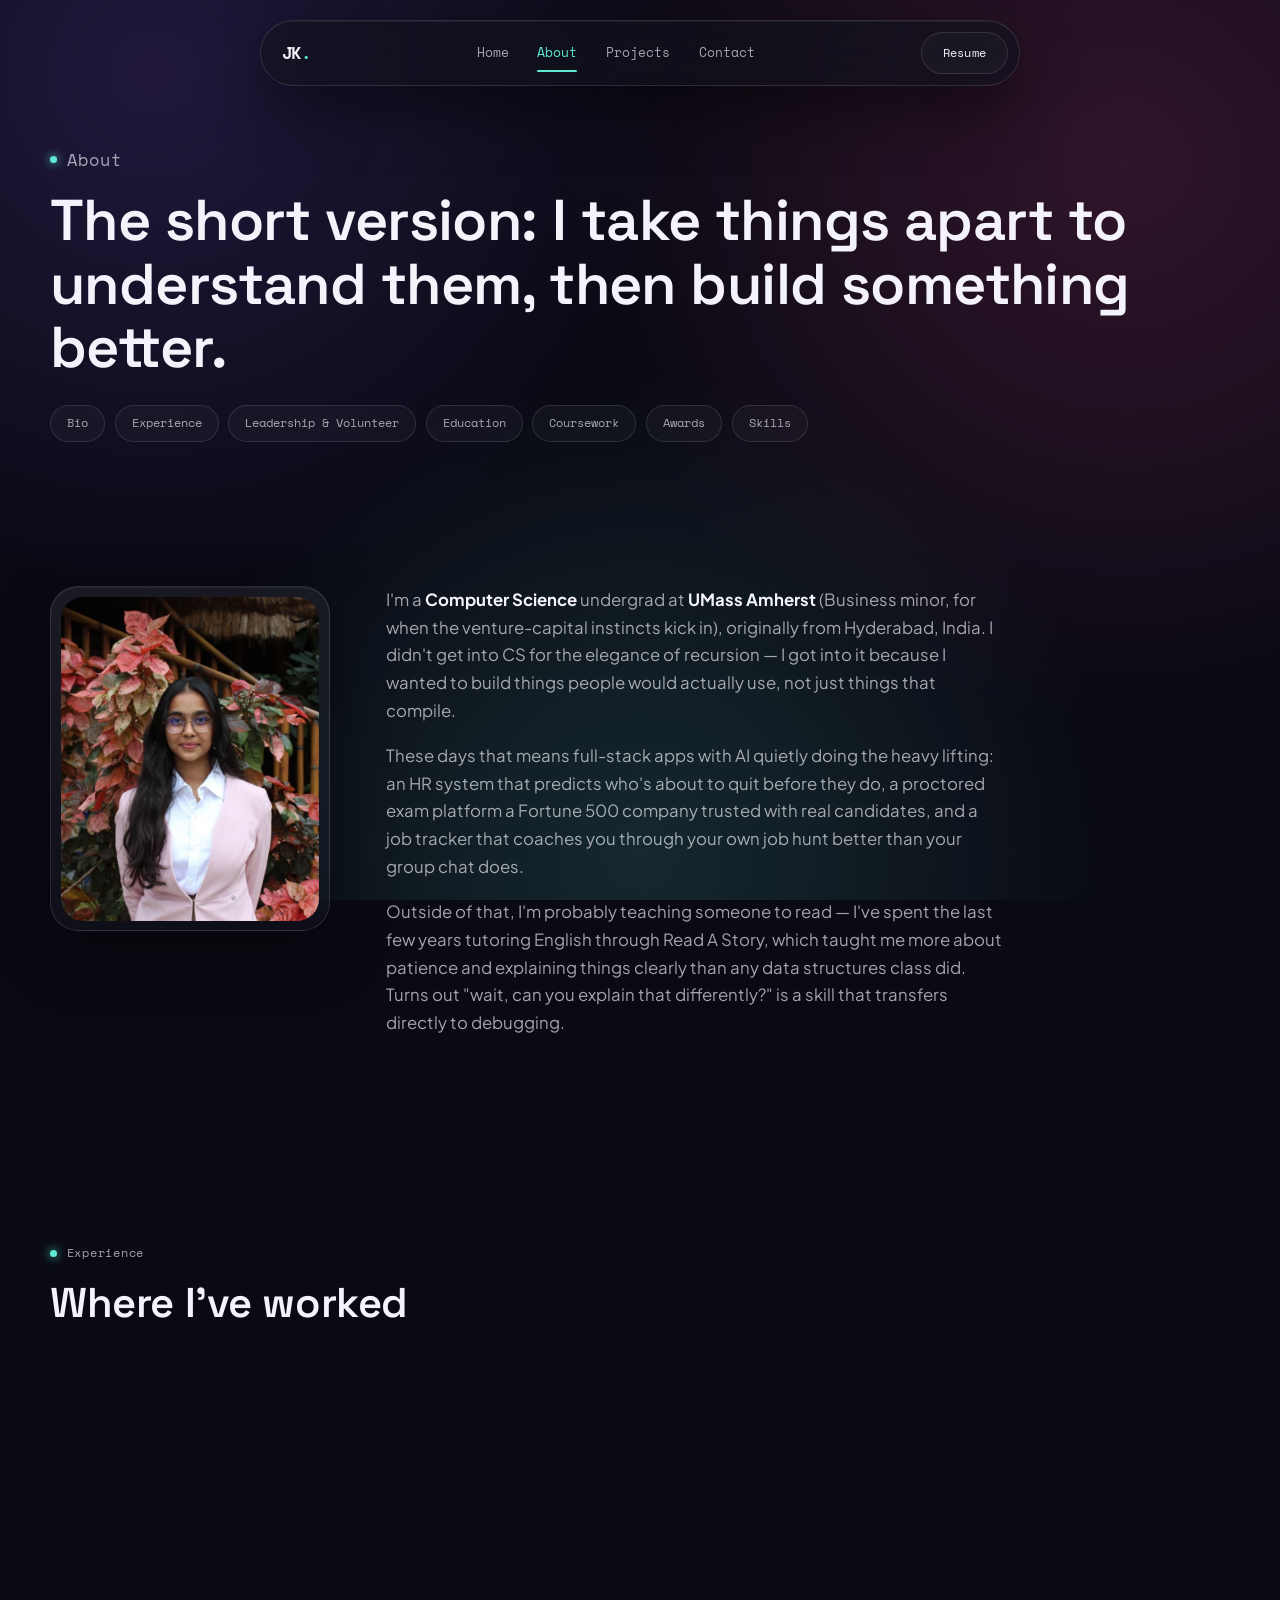
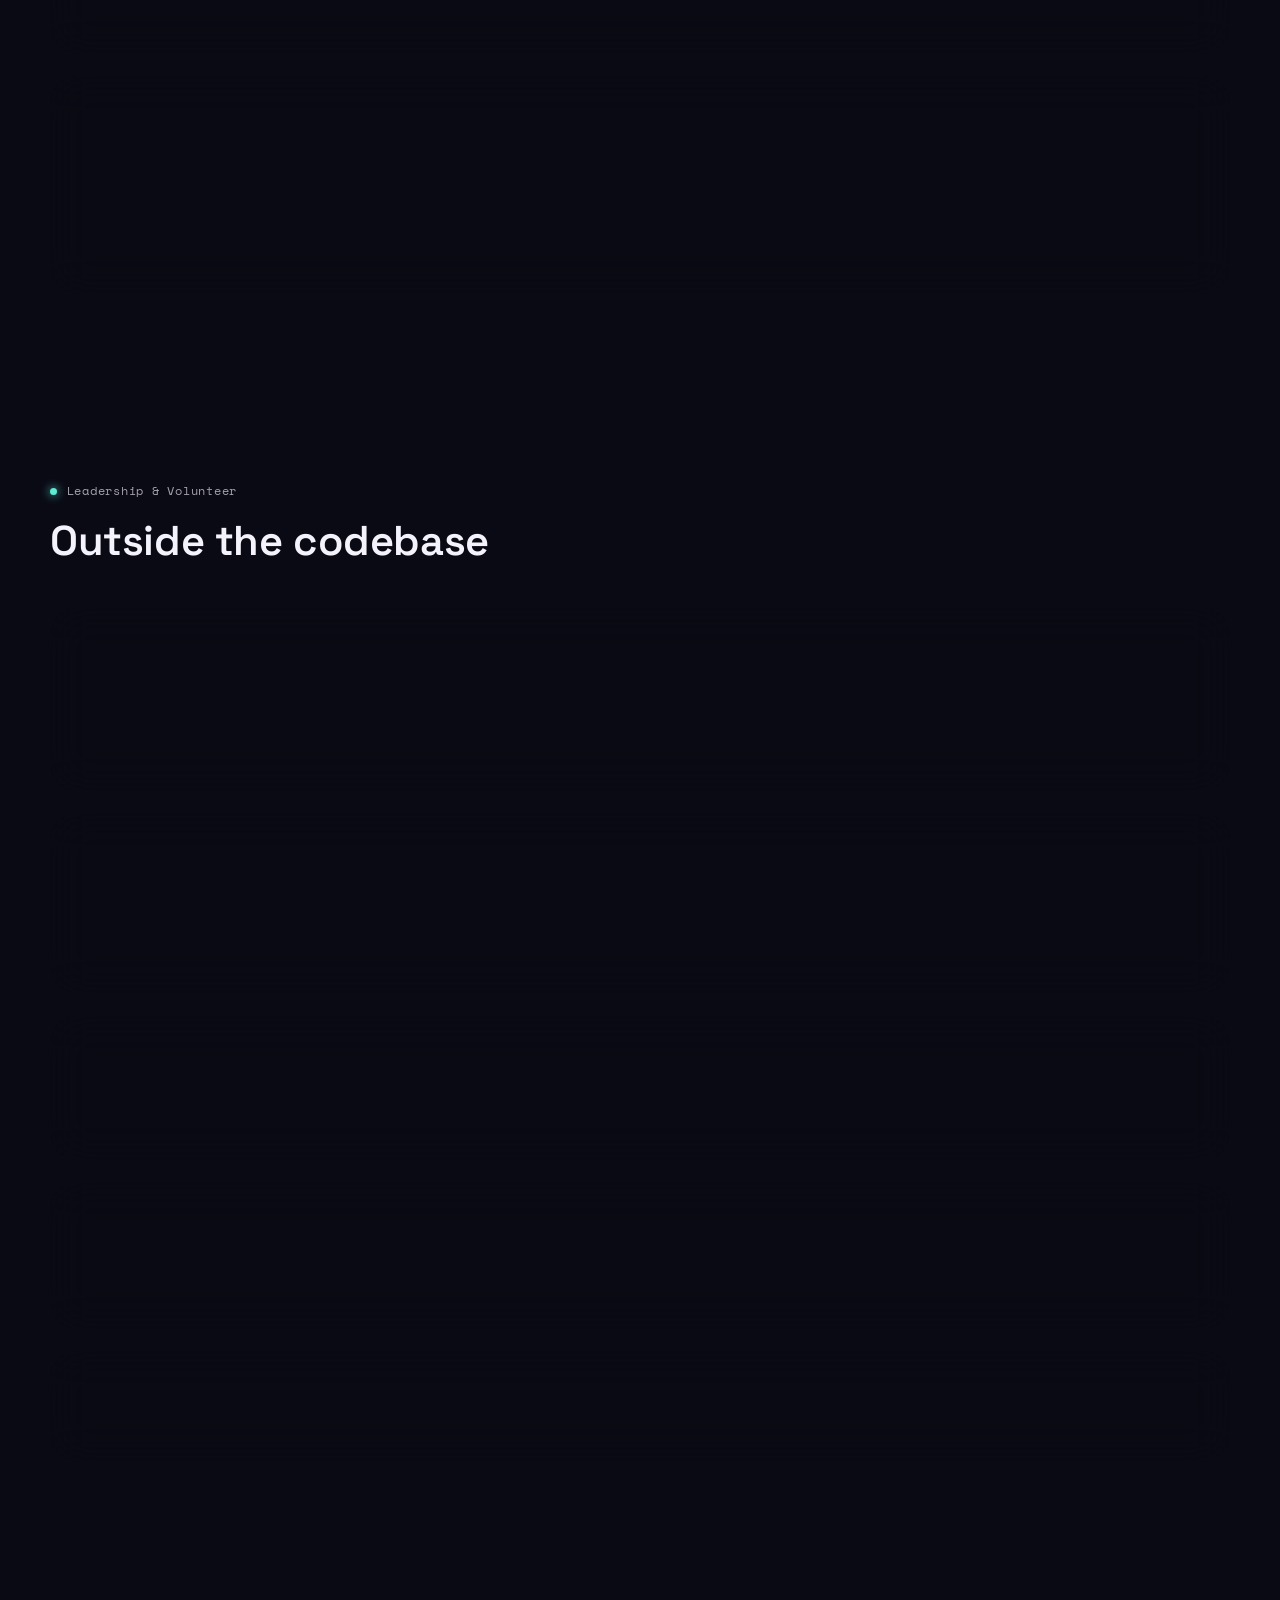
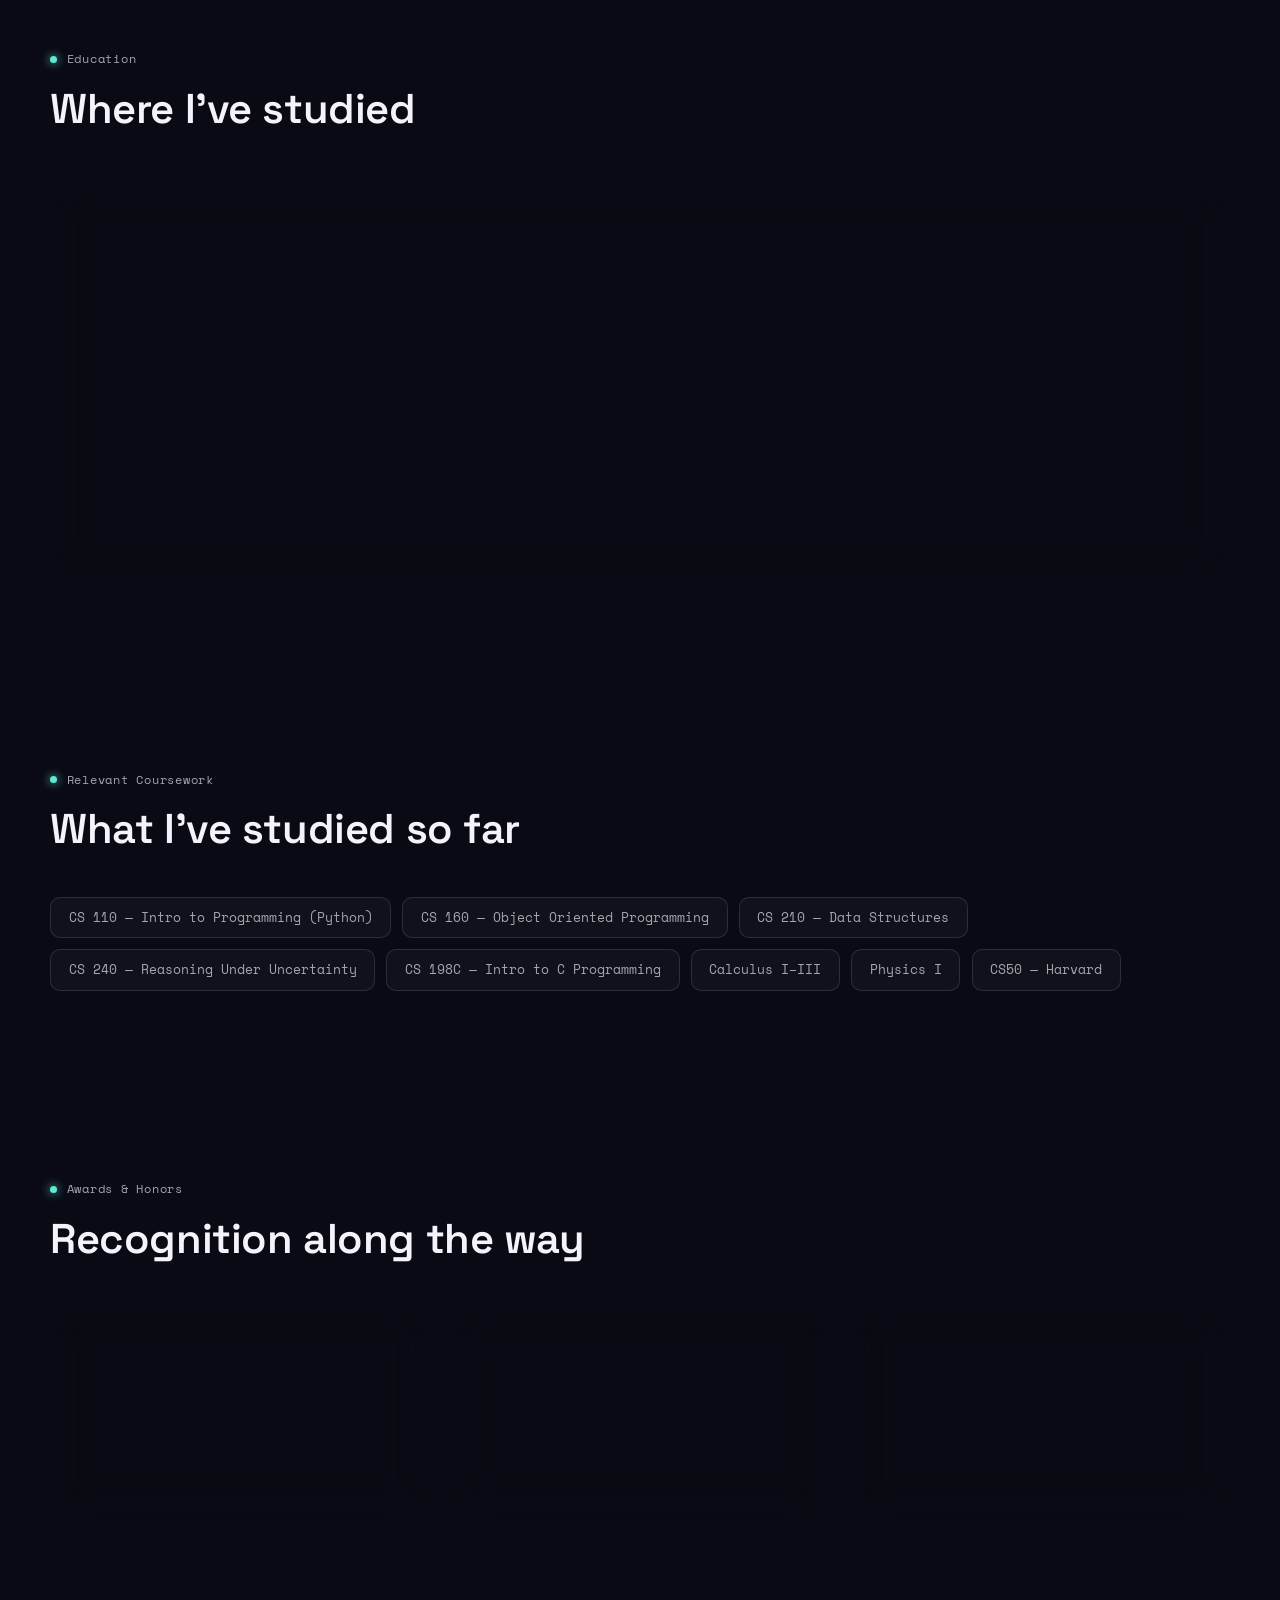
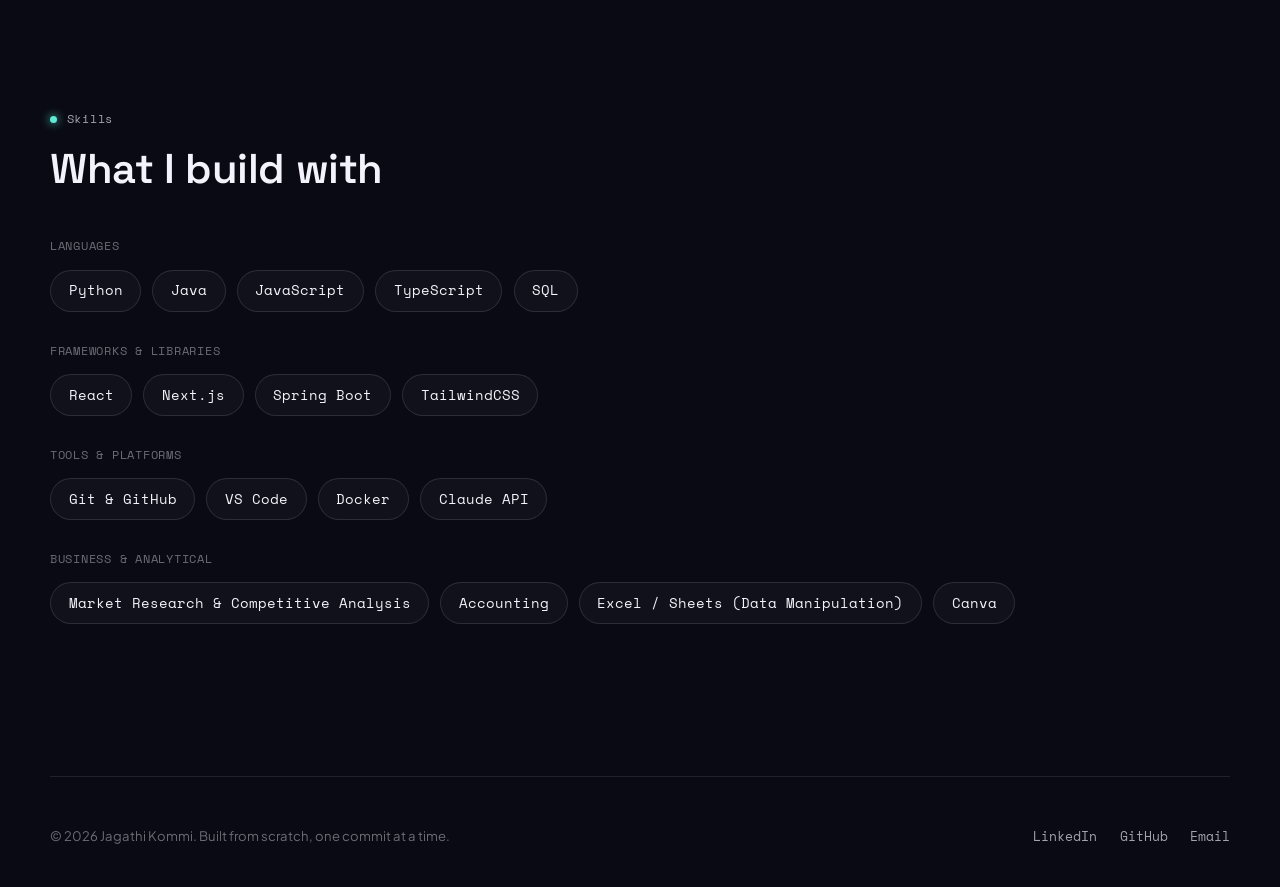
==== about.html @ dc8cbe33 "Revamp portfolio: multi-page site, real projects, photo" ====
<!DOCTYPE html>
<html lang="en">
<head>
  <meta charset="UTF-8">
  <meta name="viewport" content="width=device-width, initial-scale=1.0">
  <title>About — Jagathi Kommi</title>
  <meta name="description" content="About Jagathi Kommi — background, experience, leadership, education, coursework, and skills.">
  <link rel="preconnect" href="https://fonts.googleapis.com">
  <link rel="preconnect" href="https://fonts.gstatic.com" crossorigin>
  <link href="https://fonts.googleapis.com/css2?family=Space+Grotesk:wght@500;600;700&family=Plus+Jakarta+Sans:wght@400;500;600;700&family=Space+Mono:wght@400;700&display=swap" rel="stylesheet">
  <link rel="stylesheet" href="style.css">
</head>
<body>

  <!-- ===== NAVBAR ===== -->
  <header class="navbar">
    <a href="index.html" class="logo">JK<span class="logo-dot">.</span></a>
    <nav class="nav-links">
      <a href="index.html">Home</a>
      <a href="about.html">About</a>
      <a href="projects.html">Projects</a>
      <a href="contact.html">Contact</a>
    </nav>
    <div class="nav-actions">
      <a href="assets/resume-placeholder.pdf" class="btn btn-ghost btn-small" download>Resume</a>
      <button class="nav-toggle" aria-label="Toggle menu" aria-expanded="false"><span></span></button>
    </div>
  </header>
  <nav class="nav-mobile-panel">
    <a href="index.html">Home</a>
    <a href="about.html">About</a>
    <a href="projects.html">Projects</a>
    <a href="contact.html">Contact</a>
  </nav>

  <!-- ===== PAGE HERO ===== -->
  <section class="page-hero container">
    <p class="eyebrow">About</p>
    <h1>The short version: I take things apart to understand them, then build something better.</h1>
    <nav class="jump-nav" aria-label="Section navigation">
      <a href="#bio">Bio</a>
      <a href="#experience">Experience</a>
      <a href="#leadership">Leadership &amp; Volunteer</a>
      <a href="#education">Education</a>
      <a href="#coursework">Coursework</a>
      <a href="#awards">Awards</a>
      <a href="#skills">Skills</a>
    </nav>
  </section>

  <!-- ===== BIO + PHOTO ===== -->
  <section id="bio" class="section container reveal">
    <div class="about-grid">
      <figure class="about-photo glass">
        <img src="assets/profile.jpg" alt="Jagathi Kommi">
      </figure>
      <div class="about-text">
        <p>I'm a <strong>Computer Science</strong> undergrad at <strong>UMass Amherst</strong> (Business minor, for when the venture-capital instincts kick in), originally from Hyderabad, India. I didn't get into CS for the elegance of recursion — I got into it because I wanted to build things people would actually use, not just things that compile.</p>
        <p>These days that means full-stack apps with AI quietly doing the heavy lifting: an HR system that predicts who's about to quit before they do, a proctored exam platform a Fortune 500 company trusted with real candidates, and a job tracker that coaches you through your own job hunt better than your group chat does.</p>
        <p>Outside of that, I'm probably teaching someone to read — I've spent the last few years tutoring English through Read A Story, which taught me more about patience and explaining things clearly than any data structures class did. Turns out "wait, can you explain that differently?" is a skill that transfers directly to debugging.</p>
      </div>
    </div>
  </section>

  <!-- ===== EXPERIENCE ===== -->
  <section id="experience" class="section container reveal">
    <div class="section-head">
      <p class="eyebrow">Experience</p>
      <h2>Where I've worked</h2>
    </div>

    <div class="role-card glass">
      <div class="role-card__head">
        <h4>Software Engineering Intern</h4>
        <span class="role-card__date">May 2026 – Present</span>
      </div>
      <span class="role-card__org">Edvenswa Tech Inc</span>
      <p style="color: var(--text-dim); font-size: 0.95rem; margin-bottom: 0.4rem;">Working across ML and full-stack engineering on two shipped projects:</p>
      <div class="sub-projects">
        <div class="sub-project">
          <span>Employee Attrition Prediction System — AI/ML HR analytics tool</span>
          <a href="projects.html">View project →</a>
        </div>
        <div class="sub-project">
          <span>Proctored Online Assessment Platform — delivered to ArcelorMittal (Fortune 500)</span>
          <a href="projects.html">View project →</a>
        </div>
      </div>
    </div>

    <div class="role-card glass">
      <div class="role-card__head">
        <h4>Marketing Intern</h4>
        <span class="role-card__date">Jun 2022 – Nov 2022</span>
      </div>
      <span class="role-card__org">SPEAK</span>
      <ul class="bullet-list">
        <li>Conducted in-depth market and competitor analysis to inform strategic business positioning.</li>
        <li>Worked cross-functionally on data-driven research, turning findings into actionable recommendations.</li>
        <li>Proposed website design improvements focused on accessibility and a better user experience.</li>
      </ul>
    </div>
  </section>

  <!-- ===== LEADERSHIP & VOLUNTEER ===== -->
  <section id="leadership" class="section container reveal">
    <div class="section-head">
      <p class="eyebrow">Leadership &amp; Volunteer</p>
      <h2>Outside the codebase</h2>
    </div>

    <div class="role-card glass">
      <div class="role-card__head">
        <h4>English Tutoring</h4>
        <span class="role-card__date">Jan 2022 – Jul 2025</span>
      </div>
      <span class="role-card__org">Read A Story · Remote</span>
      <ul class="bullet-list">
        <li>Taught English, improving students' reading, writing, and comprehension skills.</li>
        <li>Developed personalized lessons and exercises to match each student's learning pace.</li>
      </ul>
    </div>

    <div class="role-card glass">
      <div class="role-card__head"><h4>House Captain</h4></div>
      <span class="role-card__org">High School</span>
      <ul class="bullet-list">
        <li>Led house activities, coordinated teams, and motivated peers toward academic and extracurricular goals.</li>
        <li>Organized events, delegated tasks, and ensured smooth execution of programs.</li>
      </ul>
    </div>

    <div class="role-card glass">
      <div class="role-card__head"><h4>Leader, Grace Cancer Run</h4></div>
      <ul class="bullet-list">
        <li>Oversaw planning and execution of a fundraising event, managing volunteers and logistics.</li>
        <li>Grew event engagement to over 2,000 participants.</li>
      </ul>
    </div>

    <div class="role-card glass">
      <div class="role-card__head"><h4>Under Secretary General of Logistics</h4></div>
      <span class="role-card__org">Model United Nations</span>
      <ul class="bullet-list">
        <li>Managed conference logistics and supported over 600 delegates to keep the event running smoothly.</li>
      </ul>
    </div>

    <div class="role-card glass">
      <div class="role-card__head"><h4>Founder, Accessory Stall</h4></div>
      <ul class="bullet-list">
        <li>Launched and ran a small-scale business, turning a $700+ profit in two days.</li>
      </ul>
    </div>
  </section>

  <!-- ===== EDUCATION ===== -->
  <section id="education" class="section container reveal">
    <div class="section-head">
      <p class="eyebrow">Education</p>
      <h2>Where I've studied</h2>
    </div>
    <div class="timeline glass" style="padding: 0.5rem 2rem;">
      <div class="timeline-item">
        <div class="timeline-date">Aug 2025 – Jun 2029</div>
        <div class="timeline-body">
          <h4>BS in Computer Science, Minor in Business</h4>
          <span class="timeline-org">University of Massachusetts Amherst — Amherst, MA</span>
          <p>Freshman year GPA: 4.0.</p>
        </div>
      </div>
      <div class="timeline-item">
        <div class="timeline-date">Jul 2023 – May 2025</div>
        <div class="timeline-body">
          <h4>Senior Secondary (XII), IB Science</h4>
          <span class="timeline-org">Oakridge International School — Hyderabad, India</span>
          <p>IB score: 35/45 (GPA 3.6). Higher Level: Math, Physics, Business Management.</p>
        </div>
      </div>
      <div class="timeline-item">
        <div class="timeline-date">Jun 2010 – May 2023</div>
        <div class="timeline-body">
          <h4>Secondary (X), CBSE</h4>
          <span class="timeline-org">Rainbow School — Nellore, India</span>
          <p>94.8% (GPA 4.0).</p>
        </div>
      </div>
    </div>
  </section>

  <!-- ===== COURSEWORK ===== -->
  <section id="coursework" class="section container reveal">
    <div class="section-head">
      <p class="eyebrow">Relevant Coursework</p>
      <h2>What I've studied so far</h2>
    </div>
    <div class="course-grid">
      <span class="course-pill">CS 110 — Intro to Programming (Python)</span>
      <span class="course-pill">CS 160 — Object Oriented Programming</span>
      <span class="course-pill">CS 210 — Data Structures</span>
      <span class="course-pill">CS 240 — Reasoning Under Uncertainty</span>
      <span class="course-pill">CS 198C — Intro to C Programming</span>
      <span class="course-pill">Calculus I–III</span>
      <span class="course-pill">Physics I</span>
      <span class="course-pill">CS50 — Harvard</span>
    </div>
  </section>

  <!-- ===== AWARDS ===== -->
  <section id="awards" class="section container reveal">
    <div class="section-head">
      <p class="eyebrow">Awards &amp; Honors</p>
      <h2>Recognition along the way</h2>
    </div>
    <div class="award-grid">
      <div class="award-card glass">
        <div class="award-card__date">Aug 2025</div>
        <h4>Chancellor's Award</h4>
        <span class="award-card__org">University of Massachusetts Amherst</span>
        <p>Academic excellence scholarship of $18,000, renewed annually.</p>
      </div>
      <div class="award-card glass">
        <div class="award-card__date">Feb 2026</div>
        <h4>Dean's List</h4>
        <span class="award-card__org">University of Massachusetts Amherst</span>
        <p>Awarded to students in the top academic tier of the semester.</p>
      </div>
      <div class="award-card glass">
        <div class="award-card__date">Apr 2025</div>
        <h4>CAS Excellence Award</h4>
        <span class="award-card__org">Oakridge International School</span>
        <p>Recognized out of 115 students for exceptional involvement and impact in CAS, including leadership in community projects.</p>
      </div>
    </div>
  </section>

  <!-- ===== SKILLS ===== -->
  <section id="skills" class="section container reveal">
    <div class="section-head">
      <p class="eyebrow">Skills</p>
      <h2>What I build with</h2>
    </div>
    <div class="skills-groups">
      <div>
        <span class="skill-group-label">LANGUAGES</span>
        <div class="skills-row">
          <span class="skill-pill">Python</span>
          <span class="skill-pill">Java</span>
          <span class="skill-pill">JavaScript</span>
          <span class="skill-pill">TypeScript</span>
          <span class="skill-pill">SQL</span>
        </div>
      </div>
      <div>
        <span class="skill-group-label">FRAMEWORKS &amp; LIBRARIES</span>
        <div class="skills-row">
          <span class="skill-pill">React</span>
          <span class="skill-pill">Next.js</span>
          <span class="skill-pill">Spring Boot</span>
          <span class="skill-pill">TailwindCSS</span>
        </div>
      </div>
      <div>
        <span class="skill-group-label">TOOLS &amp; PLATFORMS</span>
        <div class="skills-row">
          <span class="skill-pill">Git &amp; GitHub</span>
          <span class="skill-pill">VS Code</span>
          <span class="skill-pill">Docker</span>
          <span class="skill-pill">Claude API</span>
        </div>
      </div>
      <div>
        <span class="skill-group-label">BUSINESS &amp; ANALYTICAL</span>
        <div class="skills-row">
          <span class="skill-pill">Market Research &amp; Competitive Analysis</span>
          <span class="skill-pill">Accounting</span>
          <span class="skill-pill">Excel / Sheets (Data Manipulation)</span>
          <span class="skill-pill">Canva</span>
        </div>
      </div>
    </div>
  </section>

  <!-- ===== FOOTER ===== -->
  <footer class="footer container">
    <p>&copy; <span id="year">2026</span> Jagathi Kommi. Built from scratch, one commit at a time.</p>
    <div class="footer-links">
      <a href="https://www.linkedin.com/in/jagathi-kommi-b55a9523b/" target="_blank" rel="noopener">LinkedIn</a>
      <a href="https://github.com/jagathikommi12-ship-it" target="_blank" rel="noopener">GitHub</a>
      <a href="mailto:jagathikommi12@gmail.com">Email</a>
    </div>
  </footer>

  <script src="script.js"></script>
</body>
</html>
---- style.css ----
/* =============================================================
   JAGATHI KOMMI — PORTFOLIO DESIGN SYSTEM
   Direction: premium dark glassmorphism, aurora accent
   Type: Space Grotesk (display) / Plus Jakarta Sans (body) / Space Mono (utility)
   ============================================================= */

:root {
  /* ---- Surface ---- */
  --ink: #0a0a14;            /* page background */
  --ink-soft: #11121d;       /* section alt background */
  --ink-elevated: #181a29;   /* opaque card fallback */
  --line: rgba(244, 242, 250, 0.1);
  --line-strong: rgba(244, 242, 250, 0.18);

  /* ---- Text ---- */
  --text: #f4f2fa;
  --text-dim: rgba(244, 242, 250, 0.66);
  --text-faint: rgba(244, 242, 250, 0.42);

  /* ---- Aurora accents ---- */
  --violet: #8b5cf6;
  --pink: #ff4fa3;
  --mint: #5eead4;
  --violet-soft: rgba(139, 92, 246, 0.18);
  --pink-soft: rgba(255, 79, 163, 0.16);
  --mint-soft: rgba(94, 234, 212, 0.14);
  --aurora: linear-gradient(120deg, var(--violet), var(--pink) 60%, var(--mint));

  /* ---- Glass ---- */
  --glass-bg: linear-gradient(160deg, rgba(255, 255, 255, 0.07), rgba(255, 255, 255, 0.015));
  --glass-border: rgba(244, 242, 250, 0.12);
  --glass-shadow: 0 24px 60px rgba(0, 0, 0, 0.45), inset 0 1px 0 rgba(255, 255, 255, 0.06);

  /* ---- Type ---- */
  --font-display: 'Space Grotesk', sans-serif;
  --font-body: 'Plus Jakarta Sans', sans-serif;
  --font-mono: 'Space Mono', monospace;

  /* ---- Radius ---- */
  --r-lg: 28px;
  --r-md: 18px;
  --r-sm: 10px;
}

* { margin: 0; padding: 0; box-sizing: border-box; }

html { scroll-behavior: smooth; }

body {
  background: var(--ink);
  color: var(--text);
  font-family: var(--font-body);
  font-size: 1rem;
  line-height: 1.65;
  overflow-x: hidden;
  position: relative;
}

/* Ambient aurora wash behind everything — fixed, never blocks interaction */
body::before {
  content: '';
  position: fixed;
  inset: 0;
  z-index: -2;
  background:
    radial-gradient(circle at 12% 8%, var(--violet-soft), transparent 38%),
    radial-gradient(circle at 88% 18%, var(--pink-soft), transparent 42%),
    radial-gradient(circle at 50% 95%, var(--mint-soft), transparent 45%);
  pointer-events: none;
}

a { text-decoration: none; color: inherit; }
img { display: block; max-width: 100%; }
ul { list-style: none; }

h1, h2, h3, h4 {
  font-family: var(--font-display);
  font-weight: 600;
  line-height: 1.1;
  letter-spacing: -0.01em;
}

.gradient-text {
  background: var(--aurora);
  -webkit-background-clip: text;
  background-clip: text;
  color: transparent;
}

.eyebrow {
  font-family: var(--font-mono);
  font-size: 0.78rem;
  letter-spacing: 0.06em;
  color: var(--mint);
  display: inline-flex;
  align-items: center;
  gap: 0.6rem;
  margin-bottom: 1rem;
}
.eyebrow::before {
  content: '';
  width: 7px;
  height: 7px;
  border-radius: 50%;
  background: var(--mint);
  box-shadow: 0 0 10px var(--mint);
}

.container {
  width: 100%;
  max-width: 1180px;
  margin: 0 auto;
  padding: 0 6%;
}

/* =============================================================
   BUTTONS
   ============================================================= */
.btn {
  display: inline-flex;
  align-items: center;
  gap: 0.5rem;
  padding: 0.85rem 1.7rem;
  border-radius: 100px;
  font-family: var(--font-mono);
  font-size: 0.85rem;
  letter-spacing: 0.02em;
  transition: transform 0.2s ease, box-shadow 0.2s ease, background 0.2s ease, border-color 0.2s ease;
  cursor: pointer;
  border: 1px solid transparent;
}
.btn:hover { transform: translateY(-2px); }
.btn:focus-visible { outline: 2px solid var(--mint); outline-offset: 3px; }

.btn-primary {
  background: var(--aurora);
  color: #0a0a14;
  font-weight: 700;
}
.btn-primary:hover { box-shadow: 0 12px 30px -8px var(--pink-soft), 0 12px 30px -8px var(--violet-soft); }

.btn-ghost {
  background: rgba(255, 255, 255, 0.03);
  border-color: var(--glass-border);
  color: var(--text);
  backdrop-filter: blur(12px);
}
.btn-ghost:hover { border-color: var(--mint); background: rgba(94, 234, 212, 0.06); }

.btn-small { padding: 0.6rem 1.3rem; font-size: 0.78rem; }

/* =============================================================
   NAVBAR — floating glass pill
   ============================================================= */
.navbar {
  position: fixed;
  top: 1.25rem;
  left: 50%;
  transform: translateX(-50%);
  z-index: 200;
  width: min(92%, 760px);
  display: flex;
  align-items: center;
  justify-content: space-between;
  gap: 1rem;
  padding: 0.7rem 0.7rem 0.7rem 1.3rem;
  background: rgba(17, 18, 29, 0.65);
  border: 1px solid var(--glass-border);
  border-radius: 100px;
  backdrop-filter: blur(18px);
  box-shadow: var(--glass-shadow);
}

.logo {
  font-family: var(--font-mono);
  font-weight: 700;
  font-size: 1.05rem;
  letter-spacing: -0.02em;
  flex-shrink: 0;
}
.logo-dot { color: var(--mint); }

.nav-links {
  display: flex;
  align-items: center;
  gap: 1.8rem;
}
.nav-links a {
  font-family: var(--font-mono);
  font-size: 0.82rem;
  color: var(--text-dim);
  position: relative;
  padding: 0.4rem 0;
  transition: color 0.2s ease;
}
.nav-links a:hover { color: var(--text); }
.nav-links a.is-active { color: var(--mint); }
.nav-links a.is-active::after {
  content: '';
  position: absolute;
  left: 0; right: 0; bottom: -2px;
  height: 2px;
  background: var(--mint);
  border-radius: 2px;
}

.nav-actions { display: flex; align-items: center; gap: 0.6rem; }

.nav-toggle {
  display: none;
  width: 38px;
  height: 38px;
  border-radius: 50%;
  border: 1px solid var(--glass-border);
  background: rgba(255, 255, 255, 0.04);
  align-items: center;
  justify-content: center;
  flex-shrink: 0;
}
.nav-toggle span,
.nav-toggle span::before,
.nav-toggle span::after {
  content: '';
  display: block;
  width: 16px;
  height: 1.5px;
  background: var(--text);
  position: relative;
  transition: transform 0.2s ease, opacity 0.2s ease;
}
.nav-toggle span::before { position: absolute; top: -5px; }
.nav-toggle span::after { position: absolute; top: 5px; }
.nav-toggle.is-open span { background: transparent; }
.nav-toggle.is-open span::before { transform: translateY(5px) rotate(45deg); }
.nav-toggle.is-open span::after { transform: translateY(-5px) rotate(-45deg); }

.nav-mobile-panel {
  display: none;
  position: fixed;
  top: 5.2rem;
  left: 50%;
  transform: translateX(-50%);
  width: min(92%, 760px);
  z-index: 199;
  background: rgba(17, 18, 29, 0.92);
  border: 1px solid var(--glass-border);
  border-radius: var(--r-md);
  backdrop-filter: blur(18px);
  box-shadow: var(--glass-shadow);
  padding: 1.2rem;
  flex-direction: column;
  gap: 0.9rem;
}
.nav-mobile-panel.is-open { display: flex; }
.nav-mobile-panel a {
  font-family: var(--font-mono);
  font-size: 0.95rem;
  color: var(--text-dim);
  padding: 0.5rem 0.2rem;
}
.nav-mobile-panel a.is-active { color: var(--mint); }

/* =============================================================
   GLASS PANEL — base reusable component
   ============================================================= */
.glass {
  background: var(--glass-bg);
  border: 1px solid var(--glass-border);
  border-radius: var(--r-lg);
  backdrop-filter: blur(20px);
  box-shadow: var(--glass-shadow);
  position: relative;
}

/* =============================================================
   PAGE HERO BANNER (used on About / Projects / Contact)
   ============================================================= */
.page-hero {
  padding: 9rem 0 3.5rem;
}
.page-hero h1 { font-size: clamp(2.4rem, 5vw, 3.6rem); margin-bottom: 1rem; }
.page-hero p { color: var(--text-dim); max-width: 560px; font-size: 1.05rem; }

/* =============================================================
   HERO (home)
   ============================================================= */
.hero {
  padding: 10rem 0 6rem;
  display: grid;
  grid-template-columns: 1.1fr 0.9fr;
  gap: 3rem;
  align-items: center;
  min-height: 88vh;
}

.hero-text h1 {
  font-size: clamp(2.6rem, 6vw, 4.4rem);
  margin-bottom: 0.9rem;
}

.tagline {
  font-size: clamp(1.05rem, 2vw, 1.3rem);
  color: var(--text-dim);
  max-width: 480px;
  margin-bottom: 0.6rem;
}
.tagline-sub {
  font-size: 0.98rem;
  color: var(--text-faint);
  max-width: 480px;
  margin-bottom: 2.2rem;
}

.hero-cta { display: flex; gap: 1rem; flex-wrap: wrap; }

/* ---- Signature status card ---- */
.status-card {
  padding: 1.8rem;
  width: 100%;
  max-width: 360px;
  margin-left: auto;
  transition: transform 0.25s ease;
  will-change: transform;
}
.status-card::before {
  content: '';
  position: absolute;
  inset: -40%;
  z-index: -1;
  background: conic-gradient(from 0deg, var(--violet-soft), var(--pink-soft), var(--mint-soft), var(--violet-soft));
  filter: blur(40px);
  opacity: 0.7;
  border-radius: inherit;
  animation: spin 14s linear infinite;
}
@media (prefers-reduced-motion: reduce) { .status-card::before { animation: none; } }
@keyframes spin { to { transform: rotate(360deg); } }

.status-card__head {
  display: flex;
  justify-content: space-between;
  align-items: center;
  margin-bottom: 1.4rem;
  font-family: var(--font-mono);
  font-size: 0.72rem;
  color: var(--text-faint);
  letter-spacing: 0.08em;
}
.status-dot { width: 8px; height: 8px; border-radius: 50%; background: var(--mint); box-shadow: 0 0 8px var(--mint); }

.status-row {
  display: flex;
  justify-content: space-between;
  gap: 1rem;
  padding: 0.7rem 0;
  border-bottom: 1px solid var(--line);
  font-size: 0.88rem;
}
.status-row:last-child { border-bottom: none; }
.status-row dt { color: var(--text-faint); font-family: var(--font-mono); font-size: 0.78rem; }
.status-row dd { color: var(--text); text-align: right; font-weight: 500; }

/* =============================================================
   SECTION shared
   ============================================================= */
.section { padding: 5.5rem 0; }
.section-head { margin-bottom: 2.8rem; }
.section-head h2 { font-size: clamp(1.8rem, 4vw, 2.6rem); }
.section-head p { color: var(--text-dim); max-width: 540px; margin-top: 0.8rem; }

/* =============================================================
   HOME — about teaser
   ============================================================= */
.teaser-grid {
  display: grid;
  grid-template-columns: 1fr 1fr;
  gap: 3rem;
  align-items: center;
}
.teaser-grid p { color: var(--text-dim); margin-bottom: 1rem; font-size: 1.02rem; }
.teaser-grid .link-arrow { margin-top: 0.5rem; }

.link-arrow {
  font-family: var(--font-mono);
  font-size: 0.85rem;
  color: var(--mint);
  display: inline-flex;
  align-items: center;
  gap: 0.4rem;
  transition: gap 0.2s ease;
}
.link-arrow:hover { gap: 0.7rem; }

.fact-card {
  padding: 1.6rem;
  display: flex;
  flex-direction: column;
  gap: 0.9rem;
}
.fact-card .fact-line {
  display: flex;
  gap: 0.8rem;
  font-size: 0.92rem;
  color: var(--text-dim);
}
.fact-card .fact-line strong { color: var(--text); font-weight: 600; min-width: 110px; }

/* =============================================================
   ABOUT — bio, timeline, skills
   ============================================================= */
.about-grid {
  display: grid;
  grid-template-columns: 280px 1fr;
  gap: 3.5rem;
  align-items: start;
}
.about-photo {
  padding: 0.6rem;
  position: sticky;
  top: 8rem;
}
.about-photo img { border-radius: calc(var(--r-lg) - 6px); width: 100%; }
.about-photo figcaption {
  font-family: var(--font-mono);
  font-size: 0.72rem;
  color: var(--text-faint);
  text-align: center;
  padding-top: 0.8rem;
  letter-spacing: 0.04em;
}

.about-text p { color: var(--text-dim); margin-bottom: 1.1rem; font-size: 1.05rem; max-width: 620px; }
.about-text p strong { color: var(--text); }

.timeline { display: flex; flex-direction: column; gap: 0; margin-top: 1rem; }
.timeline-item {
  display: grid;
  grid-template-columns: 130px 1fr;
  gap: 1.5rem;
  padding: 1.5rem 0;
  border-top: 1px solid var(--line);
}
.timeline-item:first-child { border-top: none; }
.timeline-date { font-family: var(--font-mono); font-size: 0.78rem; color: var(--text-faint); padding-top: 0.2rem; }
.timeline-body h4 { font-size: 1.08rem; margin-bottom: 0.3rem; }
.timeline-body .timeline-org { color: var(--mint); font-size: 0.88rem; font-family: var(--font-mono); margin-bottom: 0.5rem; display: block; }
.timeline-body p { color: var(--text-dim); font-size: 0.95rem; }
.timeline-note {
  display: inline-block;
  margin-top: 0.6rem;
  font-family: var(--font-mono);
  font-size: 0.72rem;
  color: var(--pink);
  border: 1px dashed var(--pink);
  padding: 0.25rem 0.6rem;
  border-radius: 100px;
}

.skills-groups { display: grid; gap: 1.8rem; margin-top: 1rem; }
.skill-group-label {
  font-family: var(--font-mono);
  font-size: 0.78rem;
  color: var(--text-faint);
  letter-spacing: 0.06em;
  margin-bottom: 0.8rem;
  display: block;
}
.skills-row { display: flex; flex-wrap: wrap; gap: 0.7rem; }
.skill-pill {
  font-family: var(--font-mono);
  font-size: 0.85rem;
  padding: 0.55rem 1.1rem;
  border-radius: 100px;
  border: 1px solid var(--glass-border);
  background: rgba(255, 255, 255, 0.03);
  transition: border-color 0.2s ease, color 0.2s ease;
}
.skill-pill:hover { border-color: var(--mint); color: var(--mint); }

/* =============================================================
   JUMP NAV (long pages — About)
   ============================================================= */
.jump-nav {
  display: flex;
  gap: 0.6rem;
  flex-wrap: wrap;
  margin-top: 1.6rem;
}
.jump-nav a {
  font-family: var(--font-mono);
  font-size: 0.78rem;
  color: var(--text-dim);
  border: 1px solid var(--glass-border);
  background: rgba(255, 255, 255, 0.03);
  padding: 0.45rem 1rem;
  border-radius: 100px;
  transition: color 0.2s ease, border-color 0.2s ease;
}
.jump-nav a:hover { color: var(--mint); border-color: var(--mint); }

/* =============================================================
   ROLE CARD (experience / leadership entries)
   ============================================================= */
.role-card {
  padding: 1.8rem 2rem;
  margin-bottom: 1.4rem;
}
.role-card:last-child { margin-bottom: 0; }
.role-card__head {
  display: flex;
  justify-content: space-between;
  align-items: baseline;
  flex-wrap: wrap;
  gap: 0.6rem;
  margin-bottom: 0.3rem;
}
.role-card__head h4 { font-size: 1.15rem; }
.role-card__date { font-family: var(--font-mono); font-size: 0.78rem; color: var(--text-faint); white-space: nowrap; }
.role-card__org { color: var(--mint); font-family: var(--font-mono); font-size: 0.85rem; display: block; margin-bottom: 0.9rem; }

.bullet-list { display: flex; flex-direction: column; gap: 0.55rem; }
.bullet-list li {
  position: relative;
  padding-left: 1.1rem;
  color: var(--text-dim);
  font-size: 0.95rem;
}
.bullet-list li::before {
  content: '–';
  position: absolute;
  left: 0;
  color: var(--mint);
}

.sub-projects { margin-top: 1.2rem; display: flex; flex-direction: column; gap: 0.7rem; }
.sub-project {
  display: flex;
  justify-content: space-between;
  align-items: center;
  gap: 1rem;
  padding: 0.8rem 1.1rem;
  border: 1px solid var(--line);
  border-radius: var(--r-sm);
  background: rgba(255, 255, 255, 0.02);
  flex-wrap: wrap;
}
.sub-project span:first-child { font-size: 0.92rem; color: var(--text); }
.sub-project a { font-family: var(--font-mono); font-size: 0.78rem; color: var(--mint); }

/* =============================================================
   AWARDS
   ============================================================= */
.award-grid {
  display: grid;
  grid-template-columns: repeat(auto-fit, minmax(280px, 1fr));
  gap: 1.4rem;
}
.award-card { padding: 1.6rem; }
.award-card__date { font-family: var(--font-mono); font-size: 0.76rem; color: var(--text-faint); margin-bottom: 0.7rem; }
.award-card h4 { font-size: 1.08rem; margin-bottom: 0.3rem; }
.award-card__org { color: var(--mint); font-family: var(--font-mono); font-size: 0.82rem; display: block; margin-bottom: 0.7rem; }
.award-card p { color: var(--text-dim); font-size: 0.92rem; }

/* =============================================================
   COURSEWORK
   ============================================================= */
.course-grid { display: flex; flex-wrap: wrap; gap: 0.7rem; }
.course-pill {
  font-family: var(--font-mono);
  font-size: 0.82rem;
  padding: 0.55rem 1.1rem;
  border-radius: var(--r-sm);
  border: 1px solid var(--glass-border);
  background: rgba(255, 255, 255, 0.03);
  color: var(--text-dim);
}

/* =============================================================
   PROJECTS
   ============================================================= */
.projects-grid {
  display: grid;
  grid-template-columns: repeat(auto-fit, minmax(320px, 1fr));
  gap: 1.8rem;
}

.project-card {
  padding: 2rem;
  display: flex;
  flex-direction: column;
  transition: transform 0.25s ease, border-color 0.25s ease;
}
.project-card:hover { transform: translateY(-6px); border-color: var(--line-strong); }

.project-card__index {
  font-family: var(--font-mono);
  font-size: 0.78rem;
  color: var(--text-faint);
  margin-bottom: 1.2rem;
}
.project-card h3 { font-size: 1.4rem; margin-bottom: 0.7rem; }
.project-card p { color: var(--text-dim); font-size: 0.96rem; margin-bottom: 1.4rem; flex-grow: 1; }

.project-tags { display: flex; gap: 0.5rem; flex-wrap: wrap; margin-bottom: 1.5rem; }
.project-tags span {
  font-family: var(--font-mono);
  font-size: 0.72rem;
  border: 1px solid var(--line);
  padding: 0.3rem 0.7rem;
  border-radius: 100px;
  color: var(--text-dim);
}

.project-link {
  font-family: var(--font-mono);
  font-size: 0.85rem;
  color: var(--mint);
  display: inline-flex;
  align-items: center;
  gap: 0.4rem;
}
.project-link:hover { text-decoration: underline; }

.project-card--pending {
  border-style: dashed;
  opacity: 0.7;
}
.project-card--pending .project-link { color: var(--text-faint); cursor: default; }
.project-card--pending .project-link:hover { text-decoration: none; }

/* =============================================================
   CONTACT
   ============================================================= */
.contact-panel {
  padding: 3.5rem 3rem;
  text-align: center;
  margin-top: 1rem;
}
.contact-panel h2 { font-size: clamp(2rem, 5vw, 3rem); margin-bottom: 0.9rem; }
.contact-sub { color: var(--text-dim); margin-bottom: 2.2rem; max-width: 460px; margin-inline: auto; }
.contact-links { display: flex; justify-content: center; gap: 1rem; flex-wrap: wrap; }

.contact-meta {
  display: flex;
  justify-content: center;
  gap: 2.5rem;
  margin-top: 2.5rem;
  flex-wrap: wrap;
}
.contact-meta div { font-family: var(--font-mono); font-size: 0.8rem; color: var(--text-faint); }
.contact-meta strong { display: block; color: var(--text-dim); font-size: 0.9rem; margin-bottom: 0.3rem; }

/* =============================================================
   FOOTER
   ============================================================= */
.footer {
  padding: 3rem 0 2.5rem;
  border-top: 1px solid var(--line);
  margin-top: 4rem;
  display: flex;
  justify-content: space-between;
  align-items: center;
  flex-wrap: wrap;
  gap: 1rem;
}
.footer p { font-size: 0.82rem; color: var(--text-faint); }
.footer-links { display: flex; gap: 1.4rem; }
.footer-links a { font-family: var(--font-mono); font-size: 0.8rem; color: var(--text-dim); }
.footer-links a:hover { color: var(--mint); }

/* =============================================================
   SCROLL REVEAL
   ============================================================= */
.reveal { opacity: 0; transform: translateY(18px); transition: opacity 0.6s ease, transform 0.6s ease; }
.reveal.is-visible { opacity: 1; transform: translateY(0); }
@media (prefers-reduced-motion: reduce) {
  .reveal { opacity: 1; transform: none; transition: none; }
}

/* =============================================================
   RESPONSIVE
   ============================================================= */
@media (max-width: 860px) {
  .hero { grid-template-columns: 1fr; padding-top: 8.5rem; min-height: auto; }
  .status-card { margin: 0 auto; max-width: 420px; }
  .about-grid { grid-template-columns: 1fr; }
  .about-photo { position: static; max-width: 220px; margin: 0 auto; }
  .teaser-grid { grid-template-columns: 1fr; }
}

@media (max-width: 680px) {
  .nav-links { display: none; }
  .nav-toggle { display: flex; }
  .hero-cta { justify-content: center; }
  .hero-text { text-align: center; }
  .hero-text .tagline, .hero-text .tagline-sub { margin-inline: auto; }
  .timeline-item { grid-template-columns: 1fr; gap: 0.4rem; }
  .footer { flex-direction: column; text-align: center; }
}

/* =============================================================
   ACCESSIBILITY
   ============================================================= */
a:focus-visible, .btn:focus-visible, .nav-toggle:focus-visible {
  outline: 2px solid var(--mint);
  outline-offset: 3px;
}
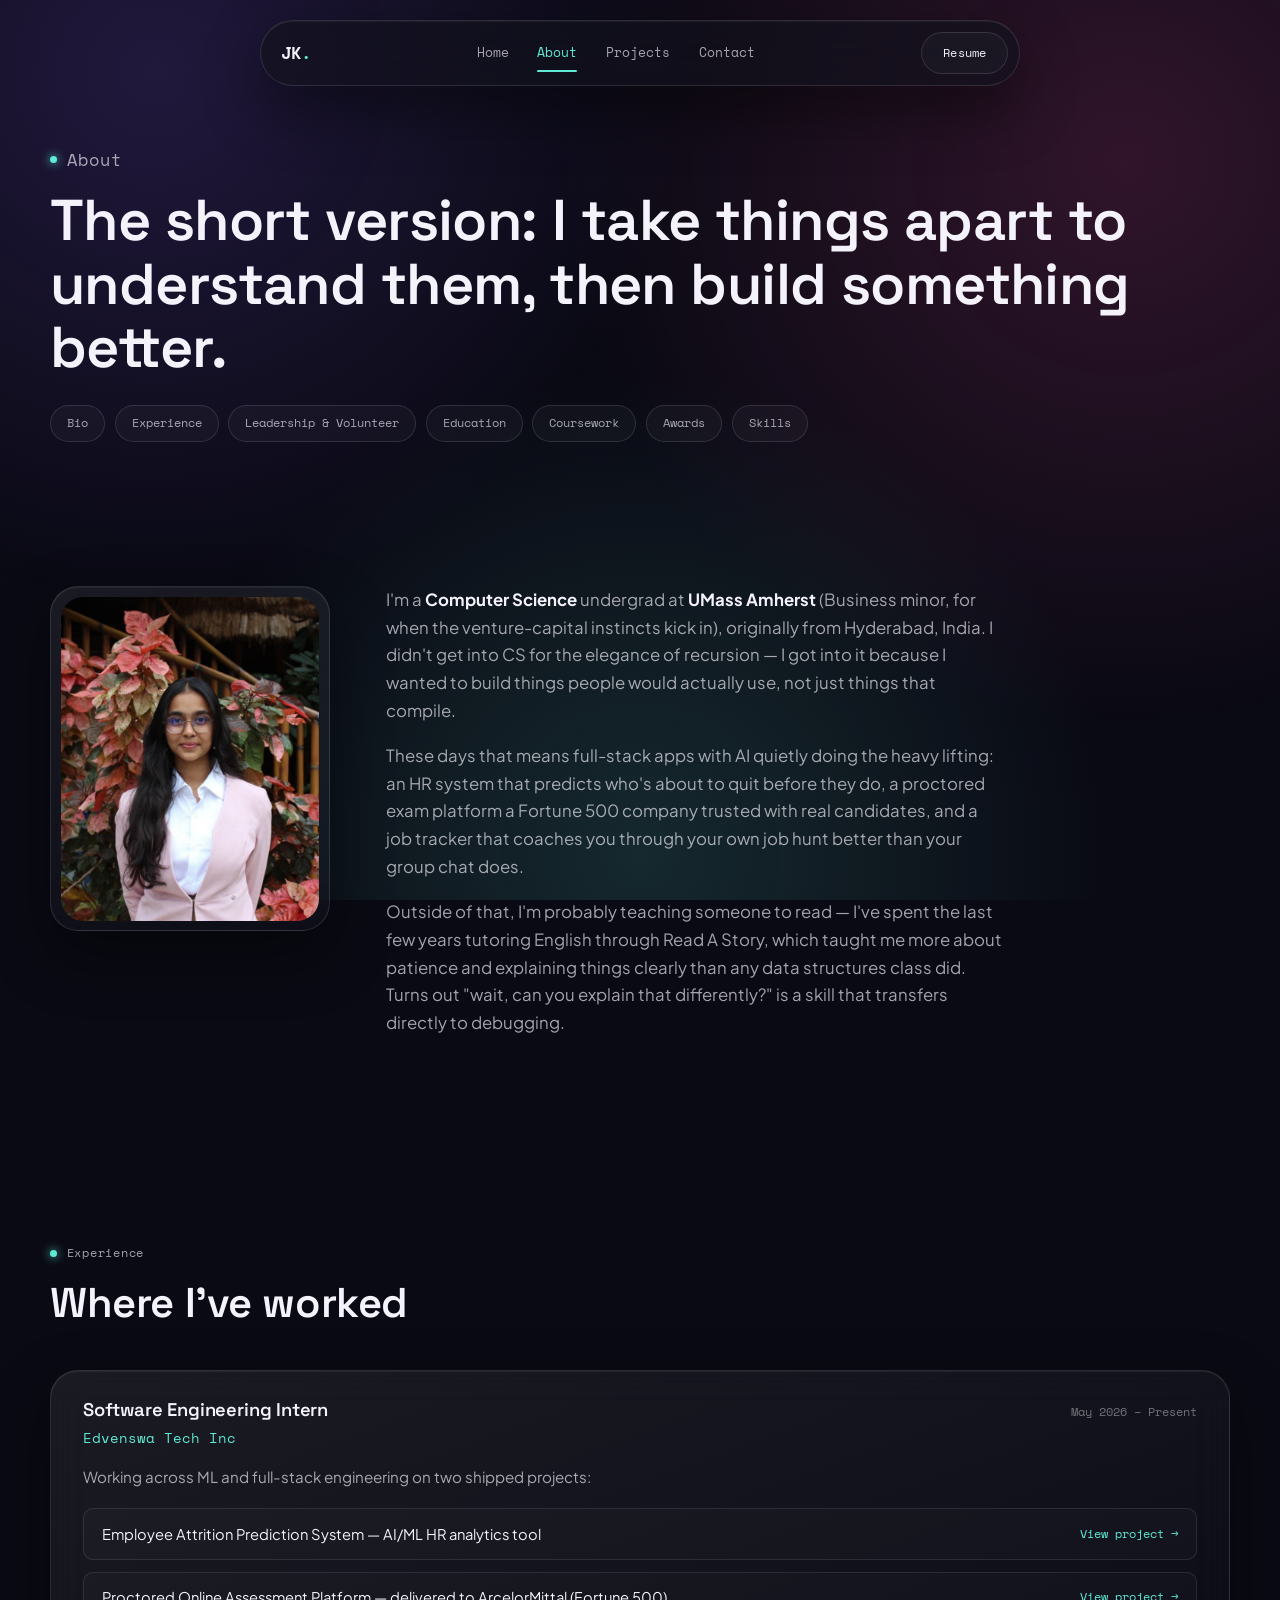
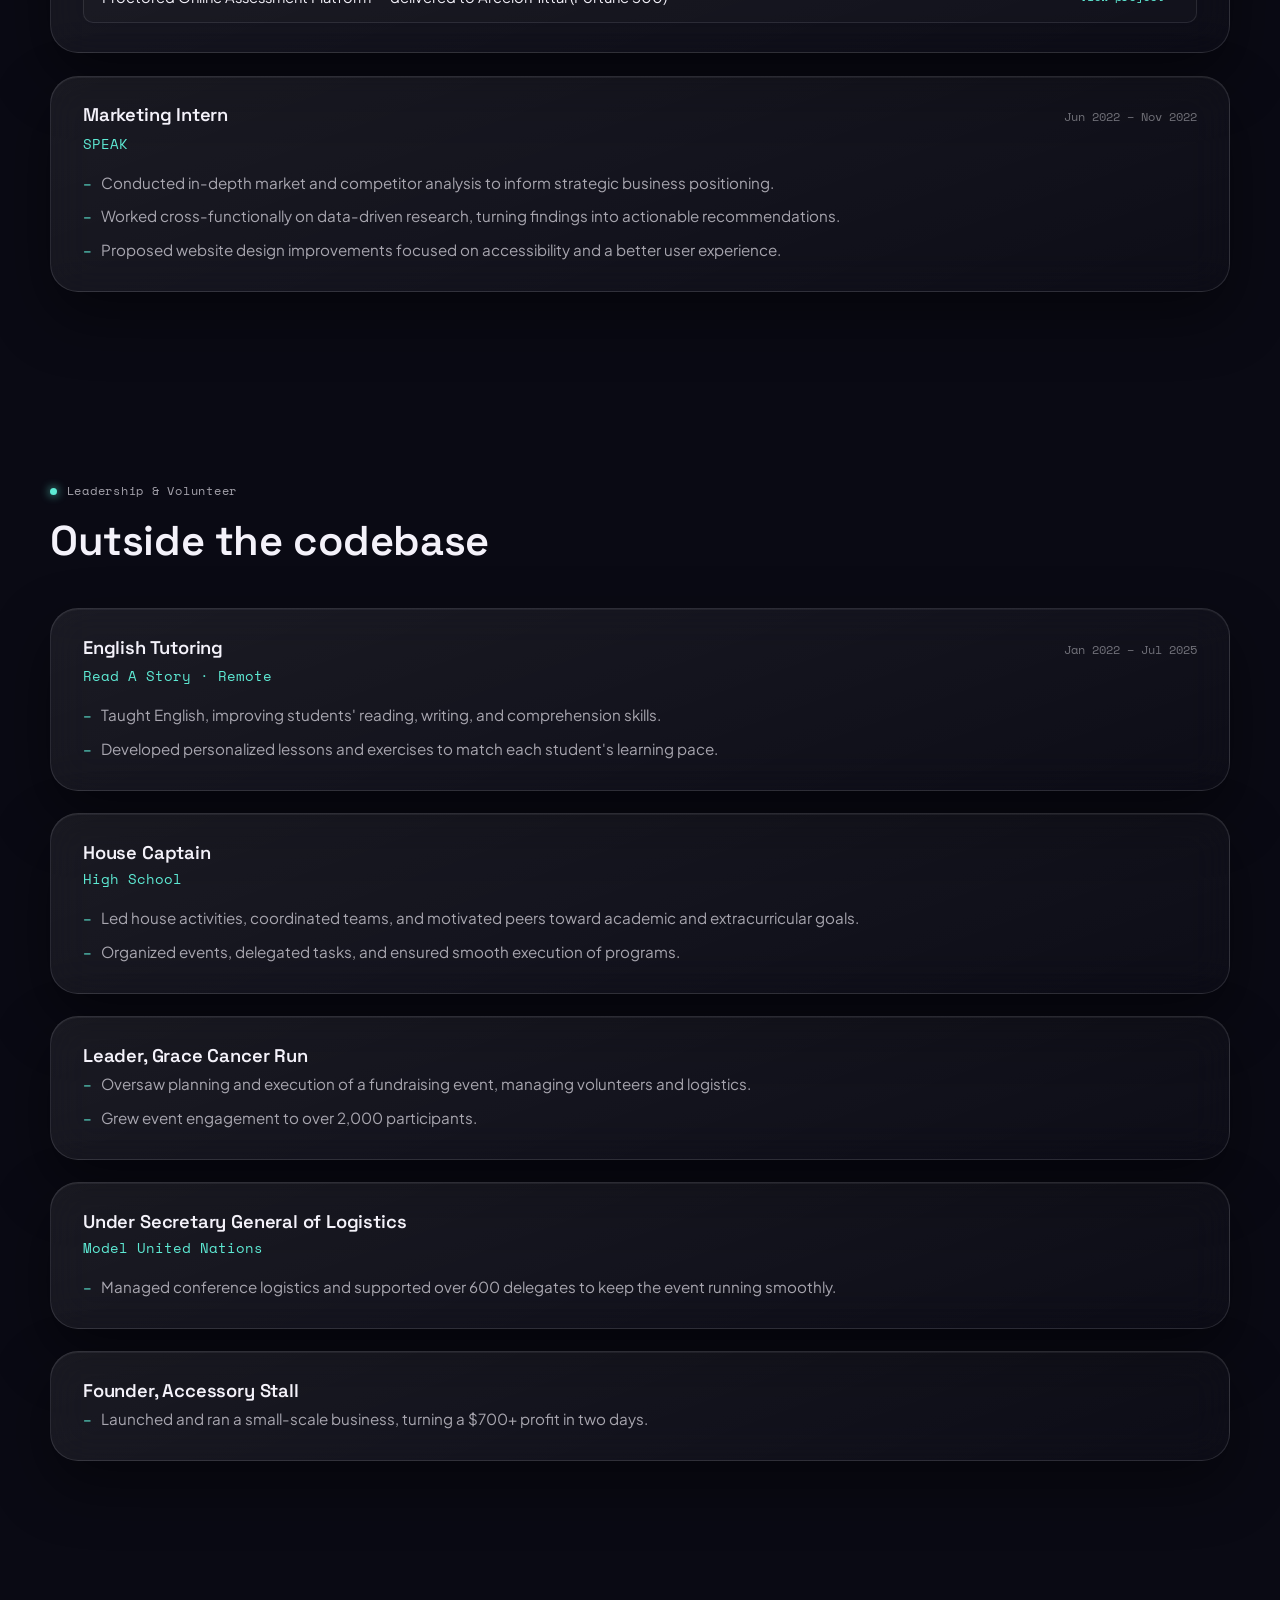
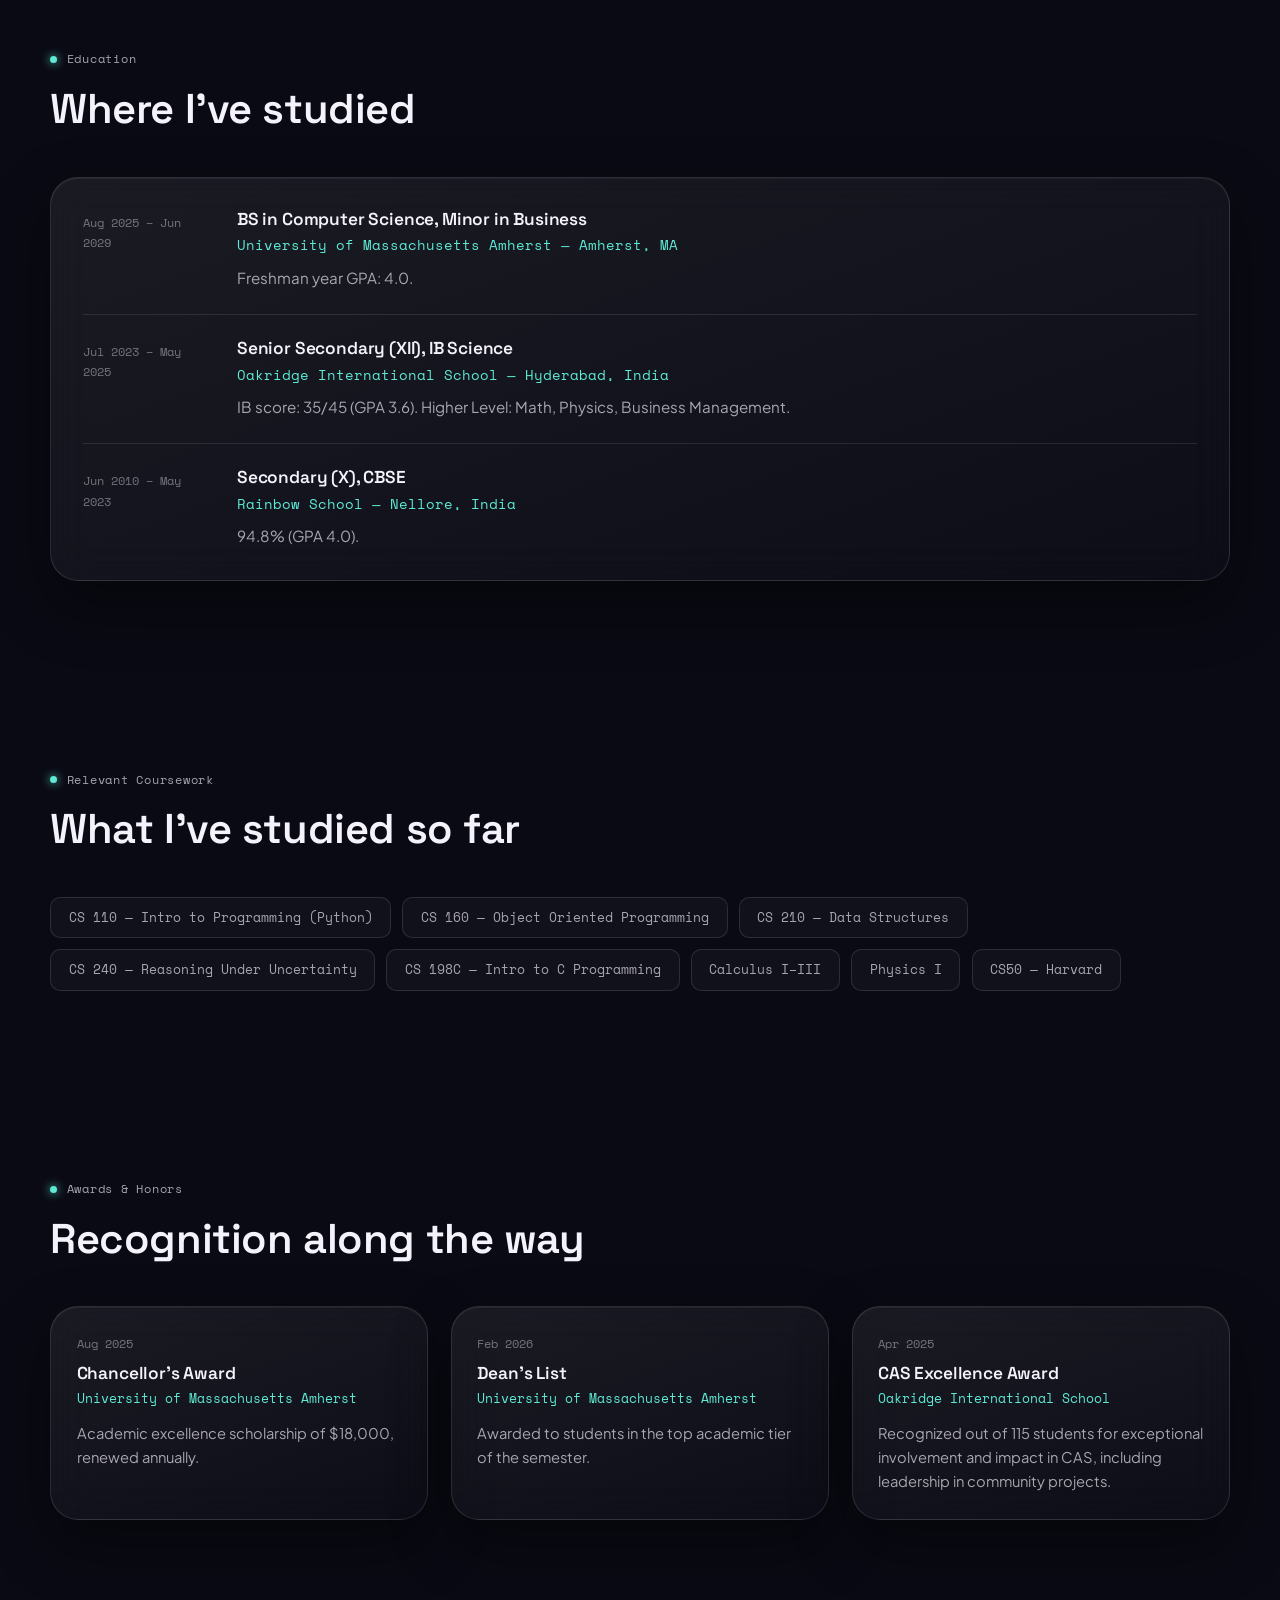
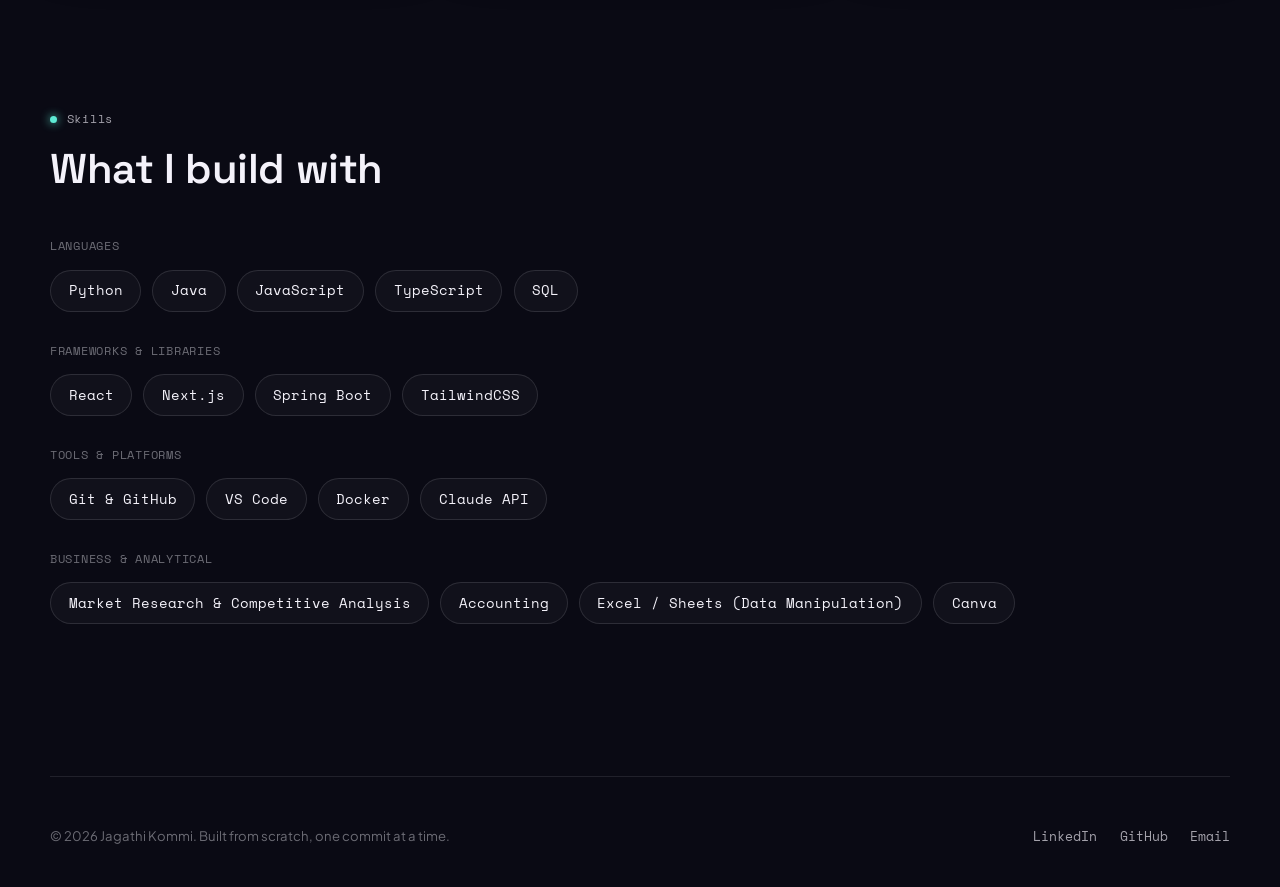
==== commit d907b761: "update projects page + replace resume placeholder" ====
--- a/about.html
+++ b/about.html
@@ -22,7 +22,7 @@
       <a href="contact.html">Contact</a>
     </nav>
     <div class="nav-actions">
-      <a href="assets/resume-placeholder.pdf" class="btn btn-ghost btn-small" download>Resume</a>
+      <a href="assets/JagathiKommi_Resume_July.pdf" class="btn btn-ghost btn-small" download>Resume</a>
       <button class="nav-toggle" aria-label="Toggle menu" aria-expanded="false"><span></span></button>
     </div>
   </header>
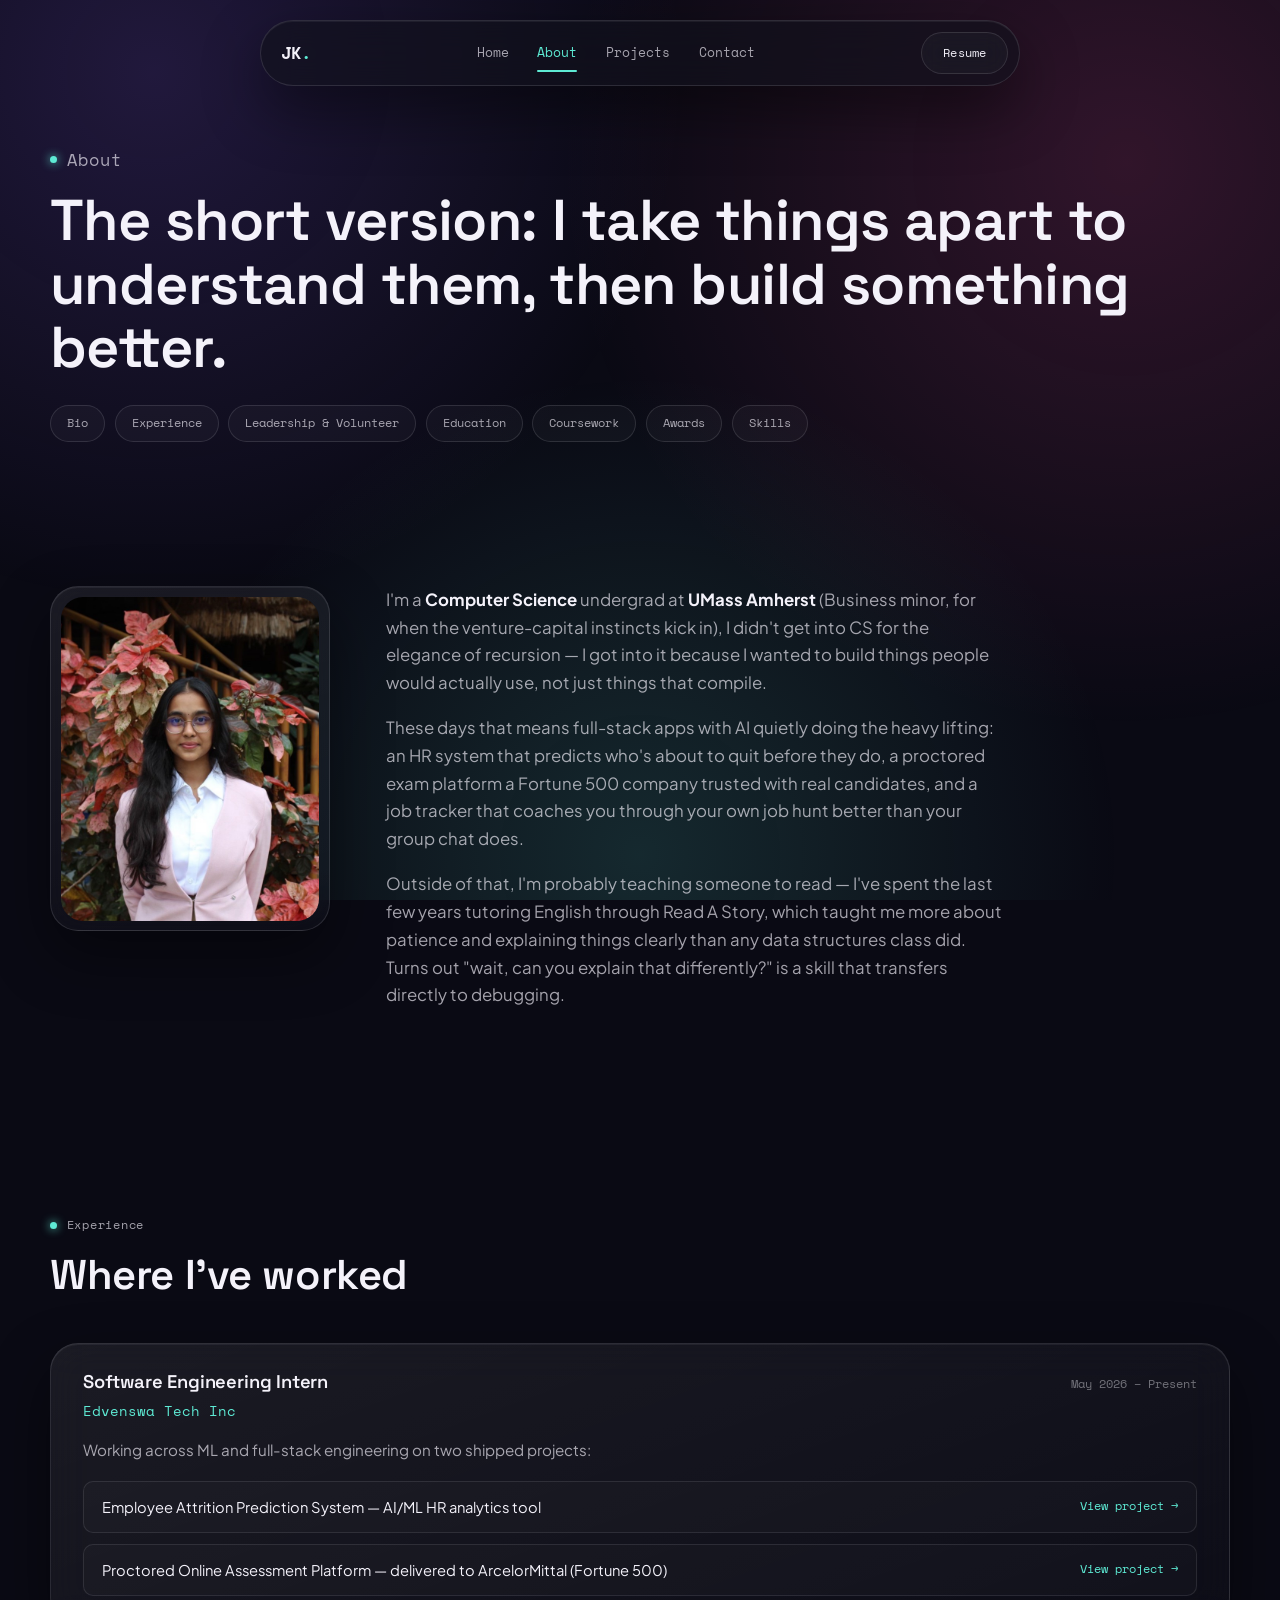
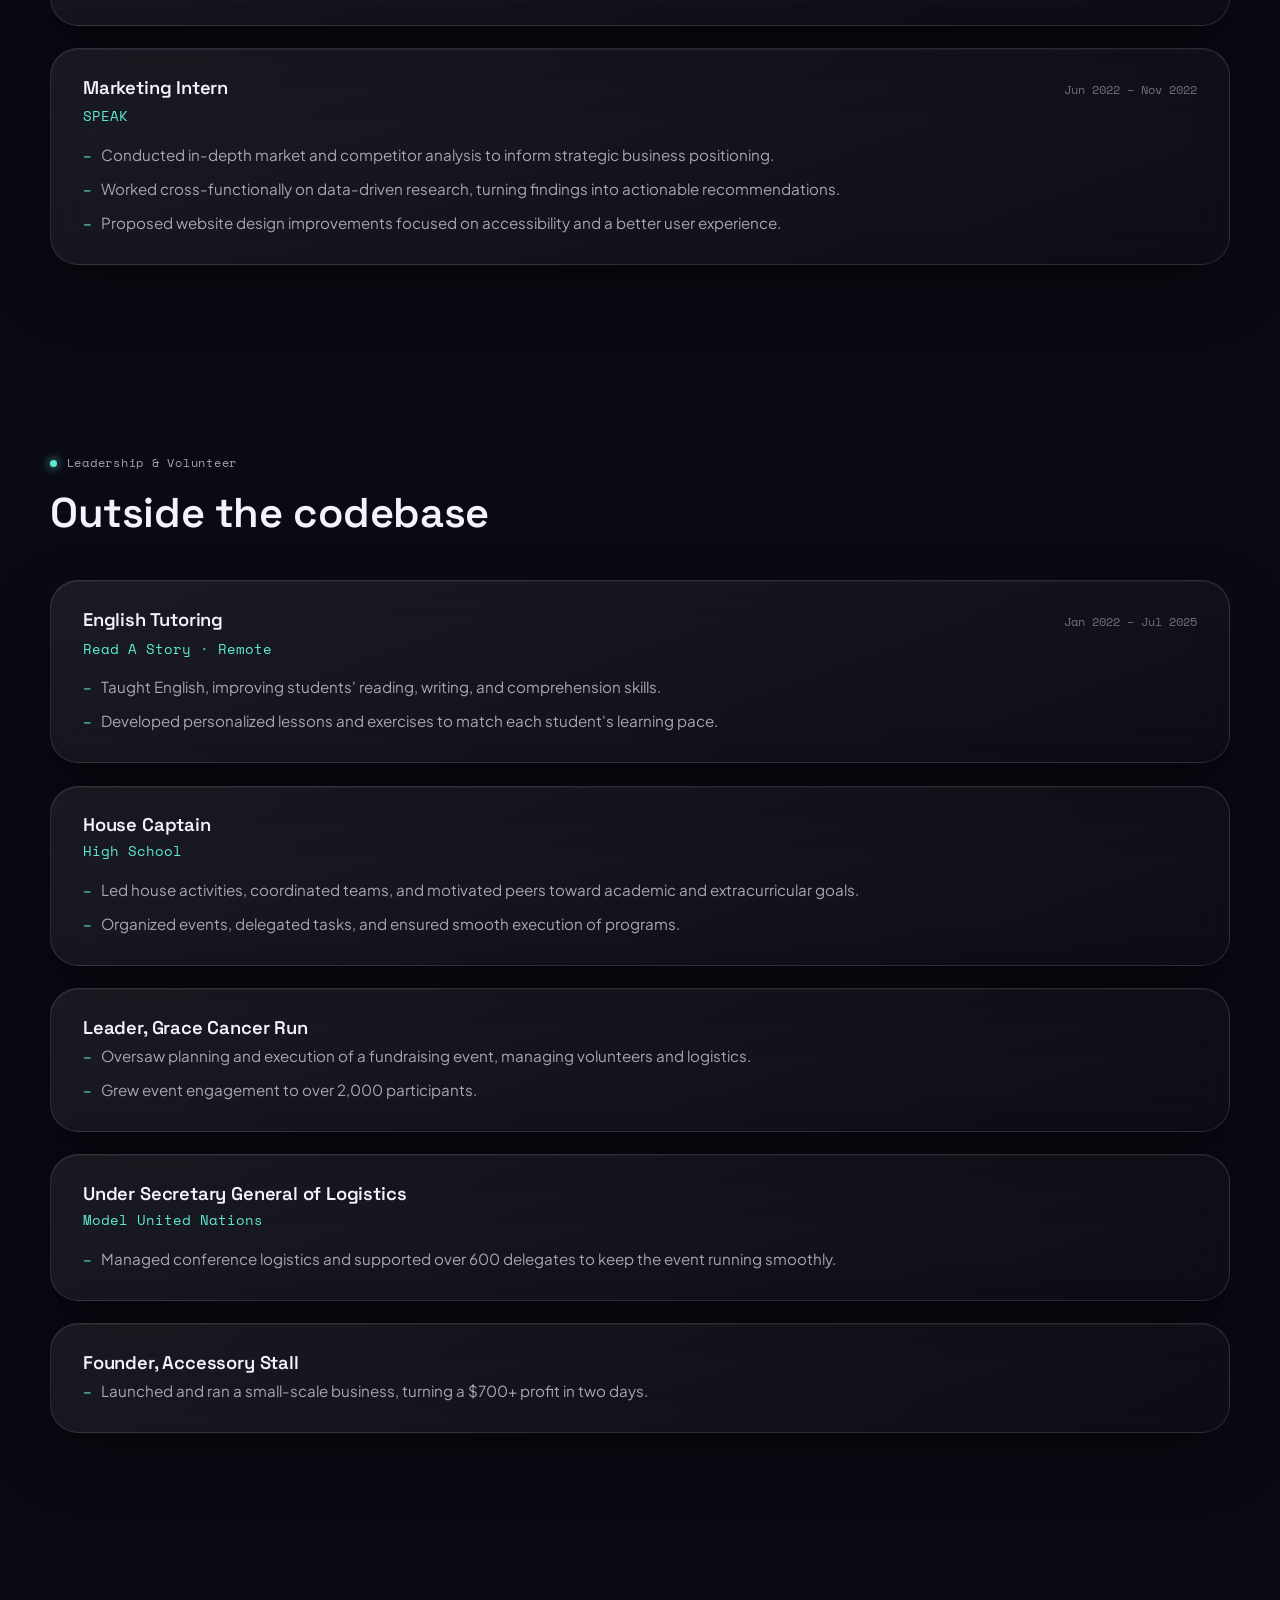
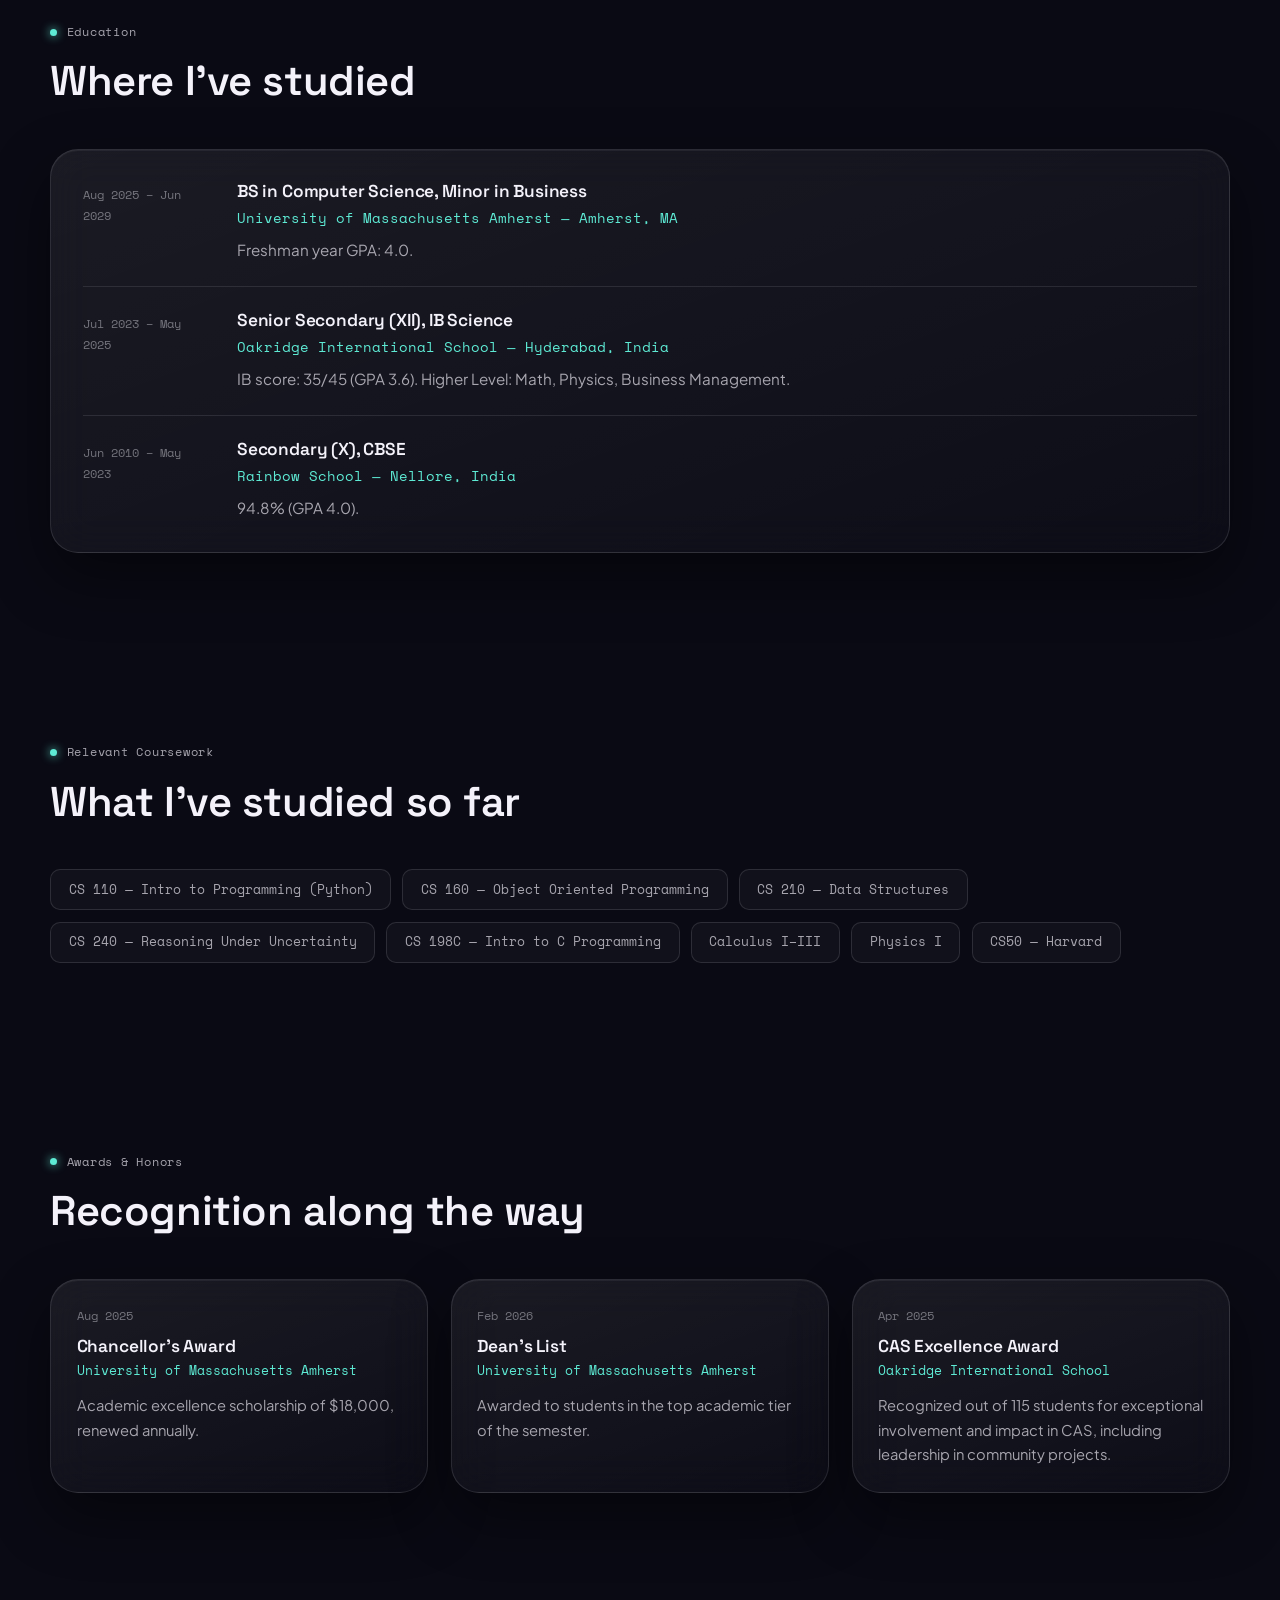
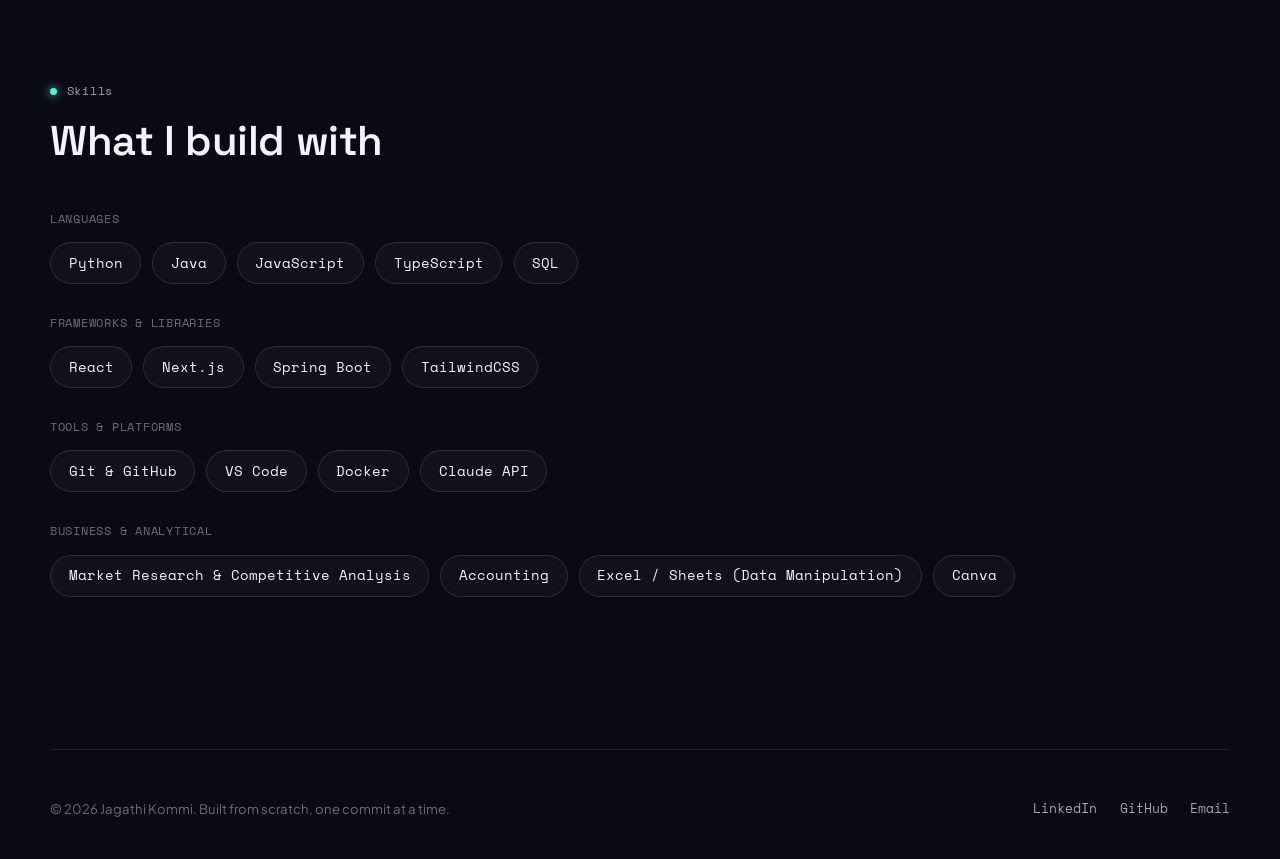
==== commit 31b58ee9: "remove Hyderabad references across all pages" ====
--- a/about.html
+++ b/about.html
@@ -55,7 +55,7 @@
         <img src="assets/profile.jpg" alt="Jagathi Kommi">
       </figure>
       <div class="about-text">
-        <p>I'm a <strong>Computer Science</strong> undergrad at <strong>UMass Amherst</strong> (Business minor, for when the venture-capital instincts kick in), originally from Hyderabad, India. I didn't get into CS for the elegance of recursion — I got into it because I wanted to build things people would actually use, not just things that compile.</p>
+        <p>I'm a <strong>Computer Science</strong> undergrad at <strong>UMass Amherst</strong> (Business minor, for when the venture-capital instincts kick in), I didn't get into CS for the elegance of recursion — I got into it because I wanted to build things people would actually use, not just things that compile.</p>
         <p>These days that means full-stack apps with AI quietly doing the heavy lifting: an HR system that predicts who's about to quit before they do, a proctored exam platform a Fortune 500 company trusted with real candidates, and a job tracker that coaches you through your own job hunt better than your group chat does.</p>
         <p>Outside of that, I'm probably teaching someone to read — I've spent the last few years tutoring English through Read A Story, which taught me more about patience and explaining things clearly than any data structures class did. Turns out "wait, can you explain that differently?" is a skill that transfers directly to debugging.</p>
       </div>
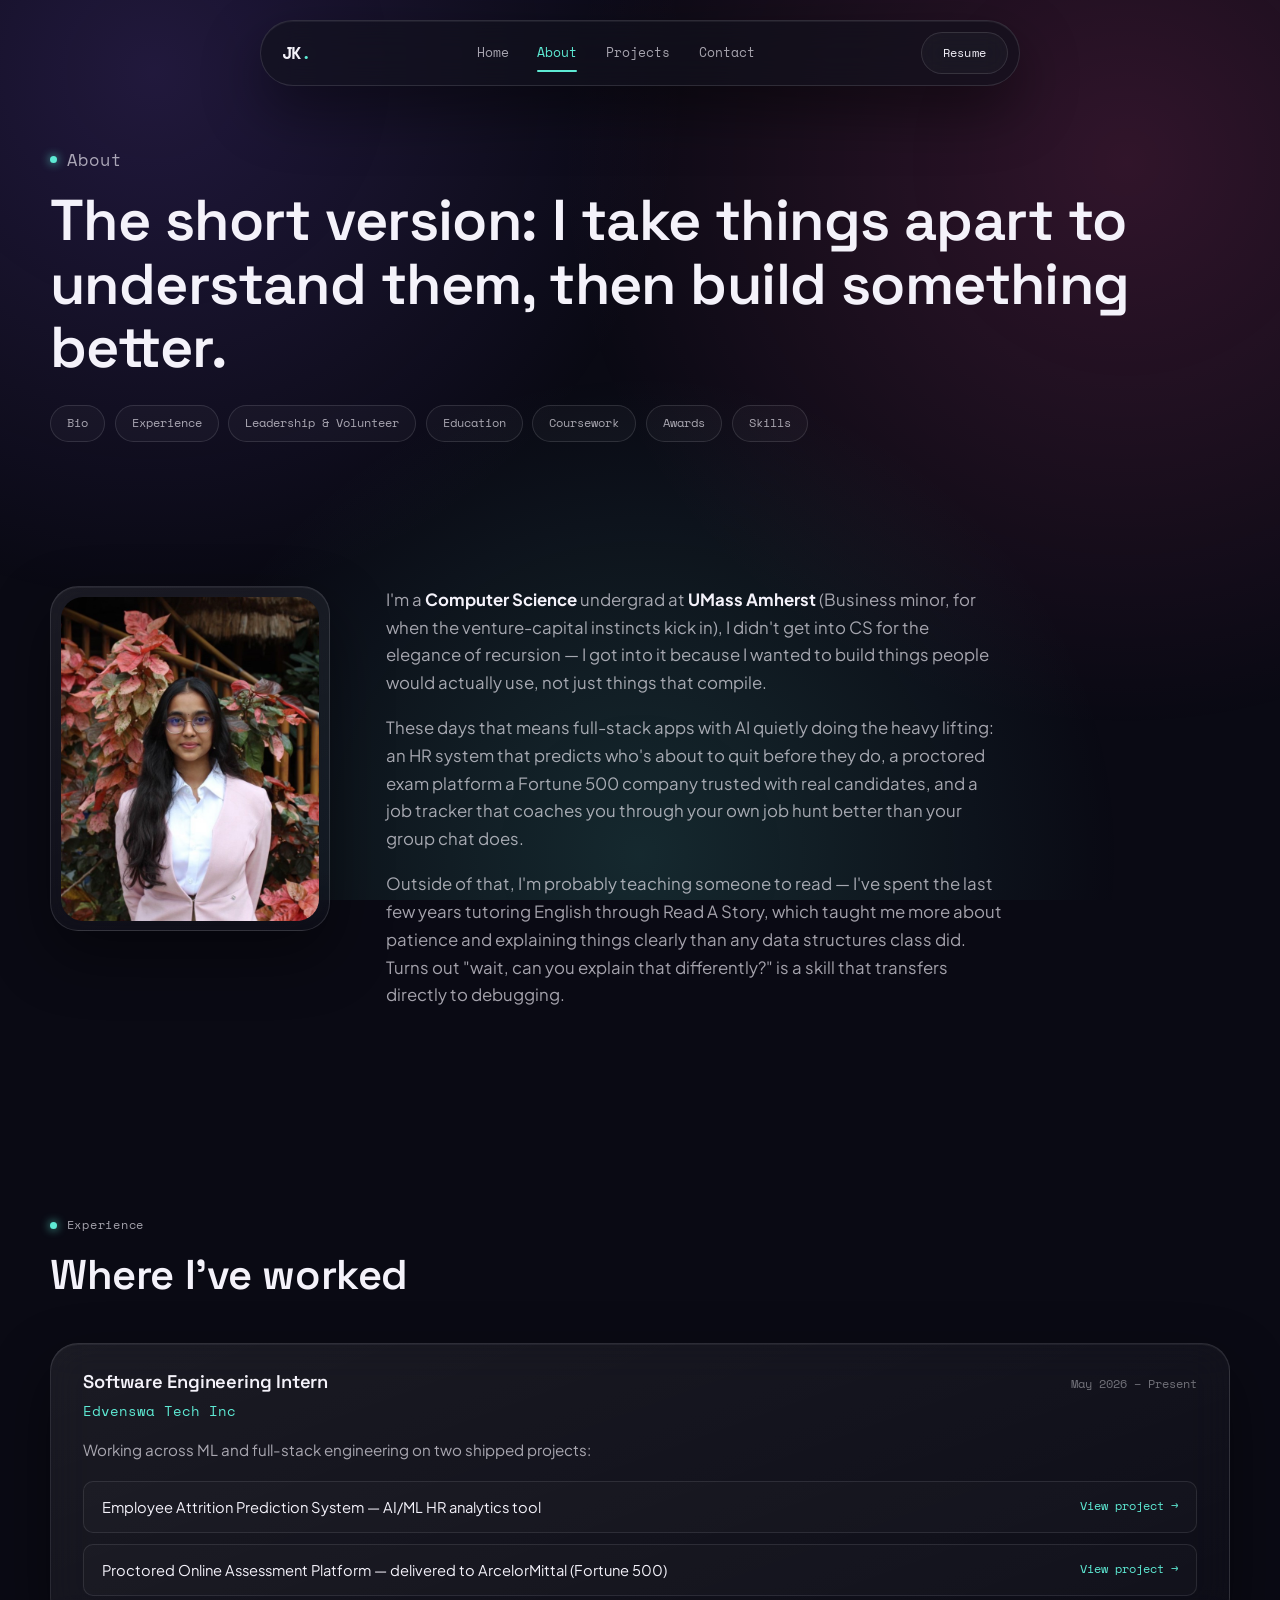
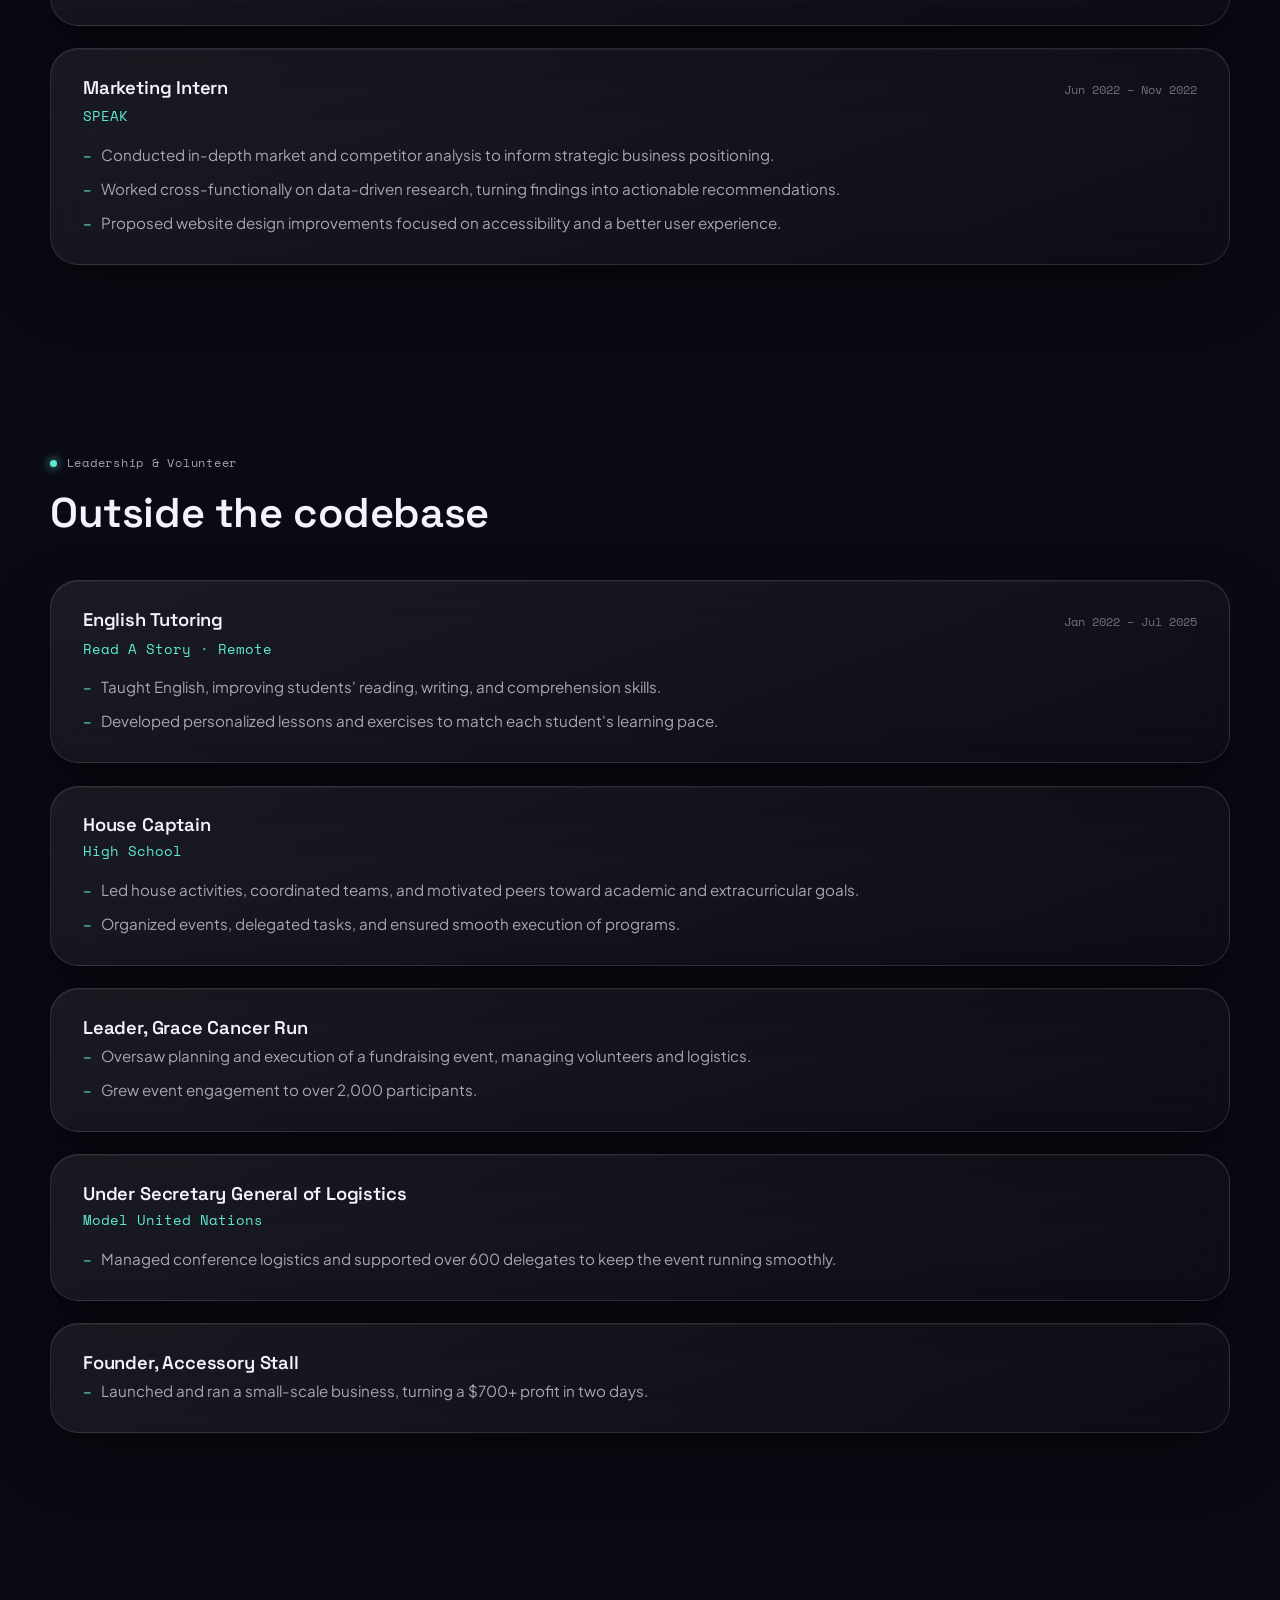
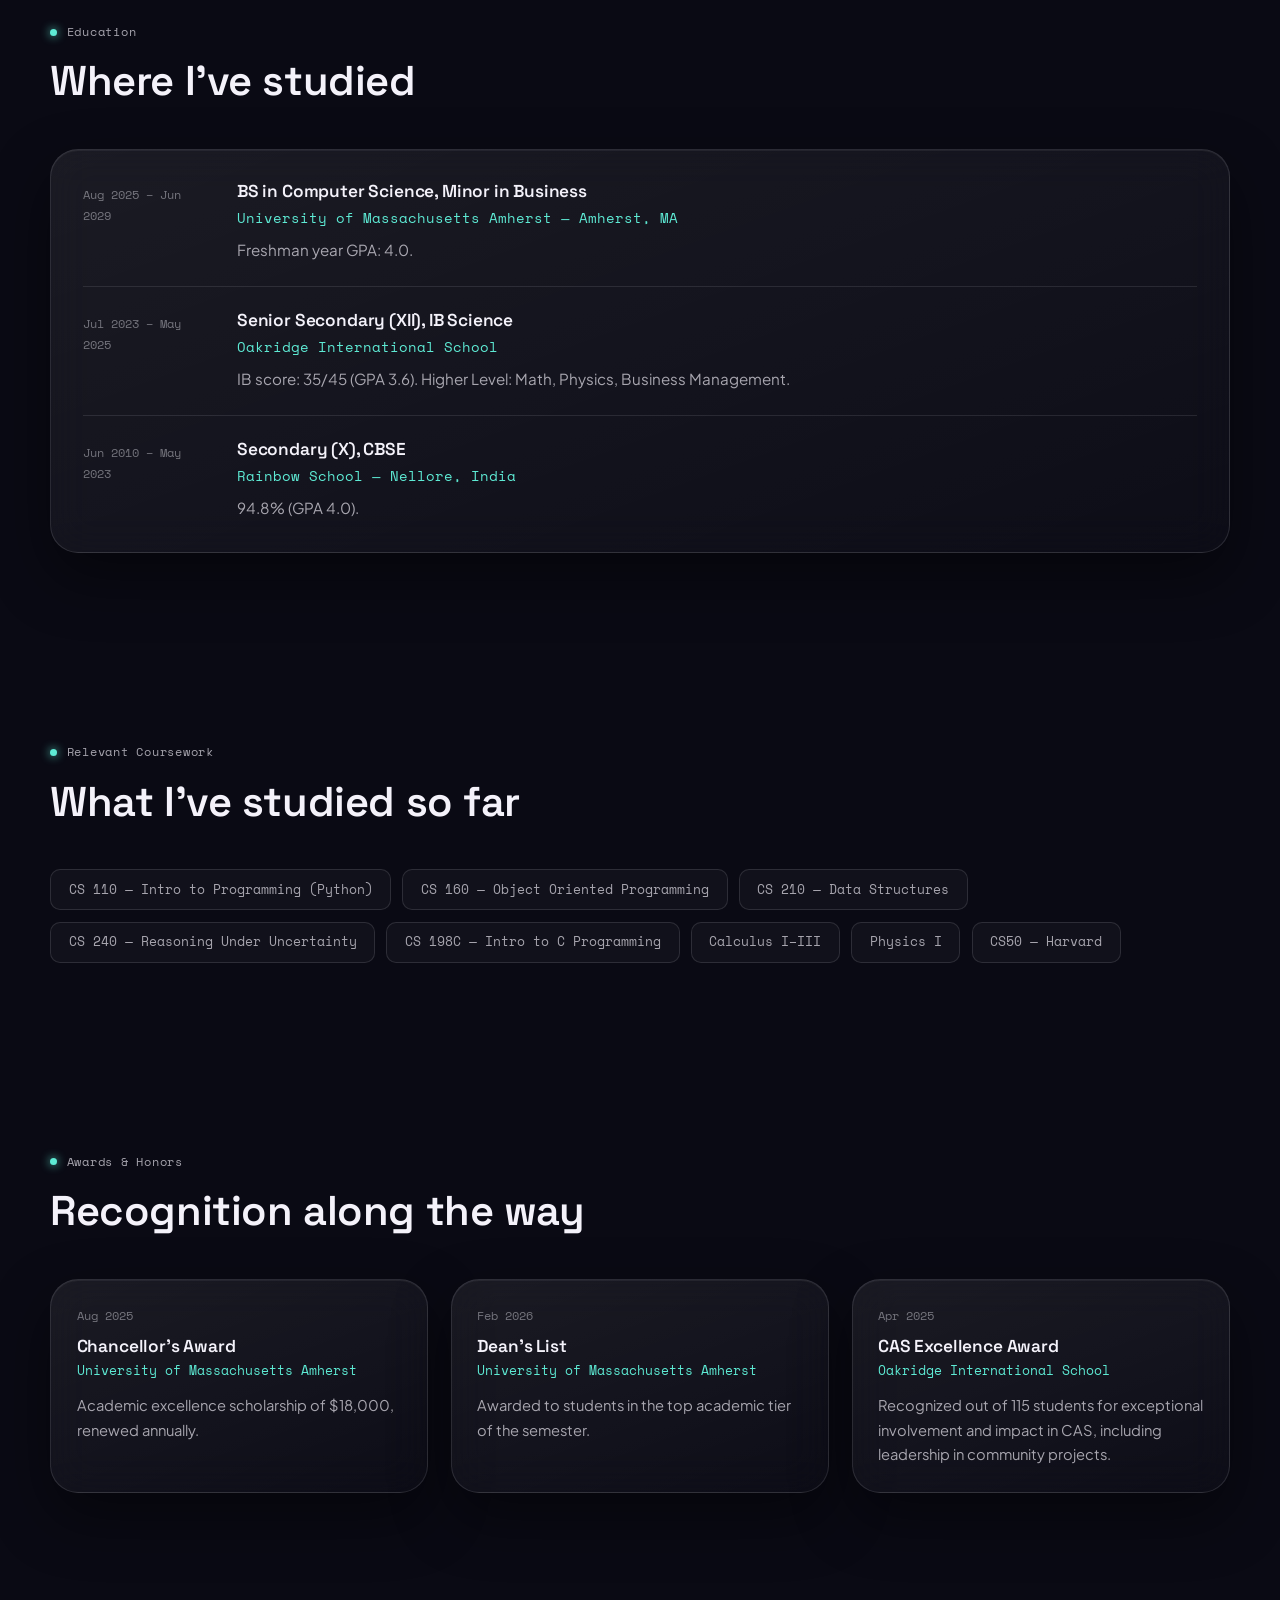
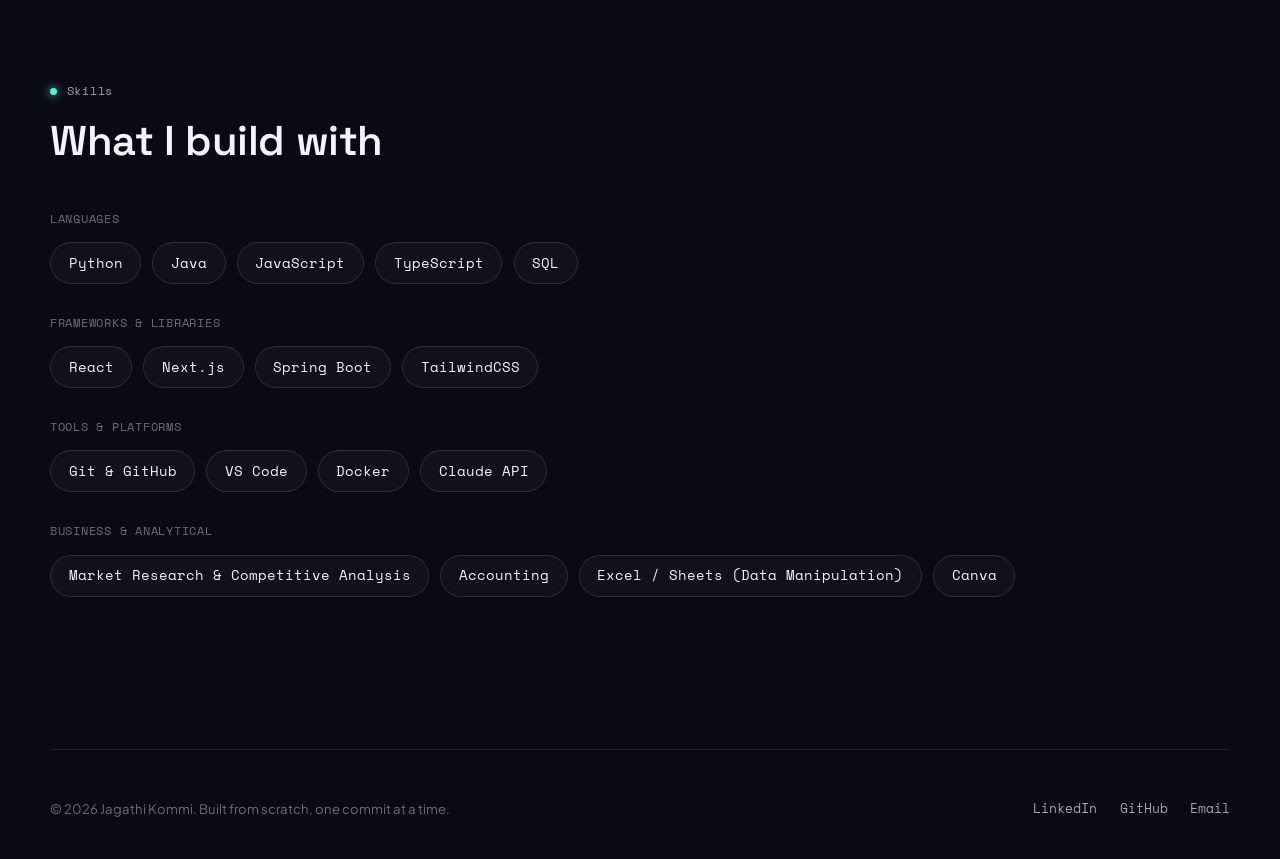
==== commit f7a2a252: "remove all Hyderabad references" ====
--- a/about.html
+++ b/about.html
@@ -173,7 +173,7 @@
         <div class="timeline-date">Jul 2023 – May 2025</div>
         <div class="timeline-body">
           <h4>Senior Secondary (XII), IB Science</h4>
-          <span class="timeline-org">Oakridge International School — Hyderabad, India</span>
+          <span class="timeline-org">Oakridge International School</span>
           <p>IB score: 35/45 (GPA 3.6). Higher Level: Math, Physics, Business Management.</p>
         </div>
       </div>
